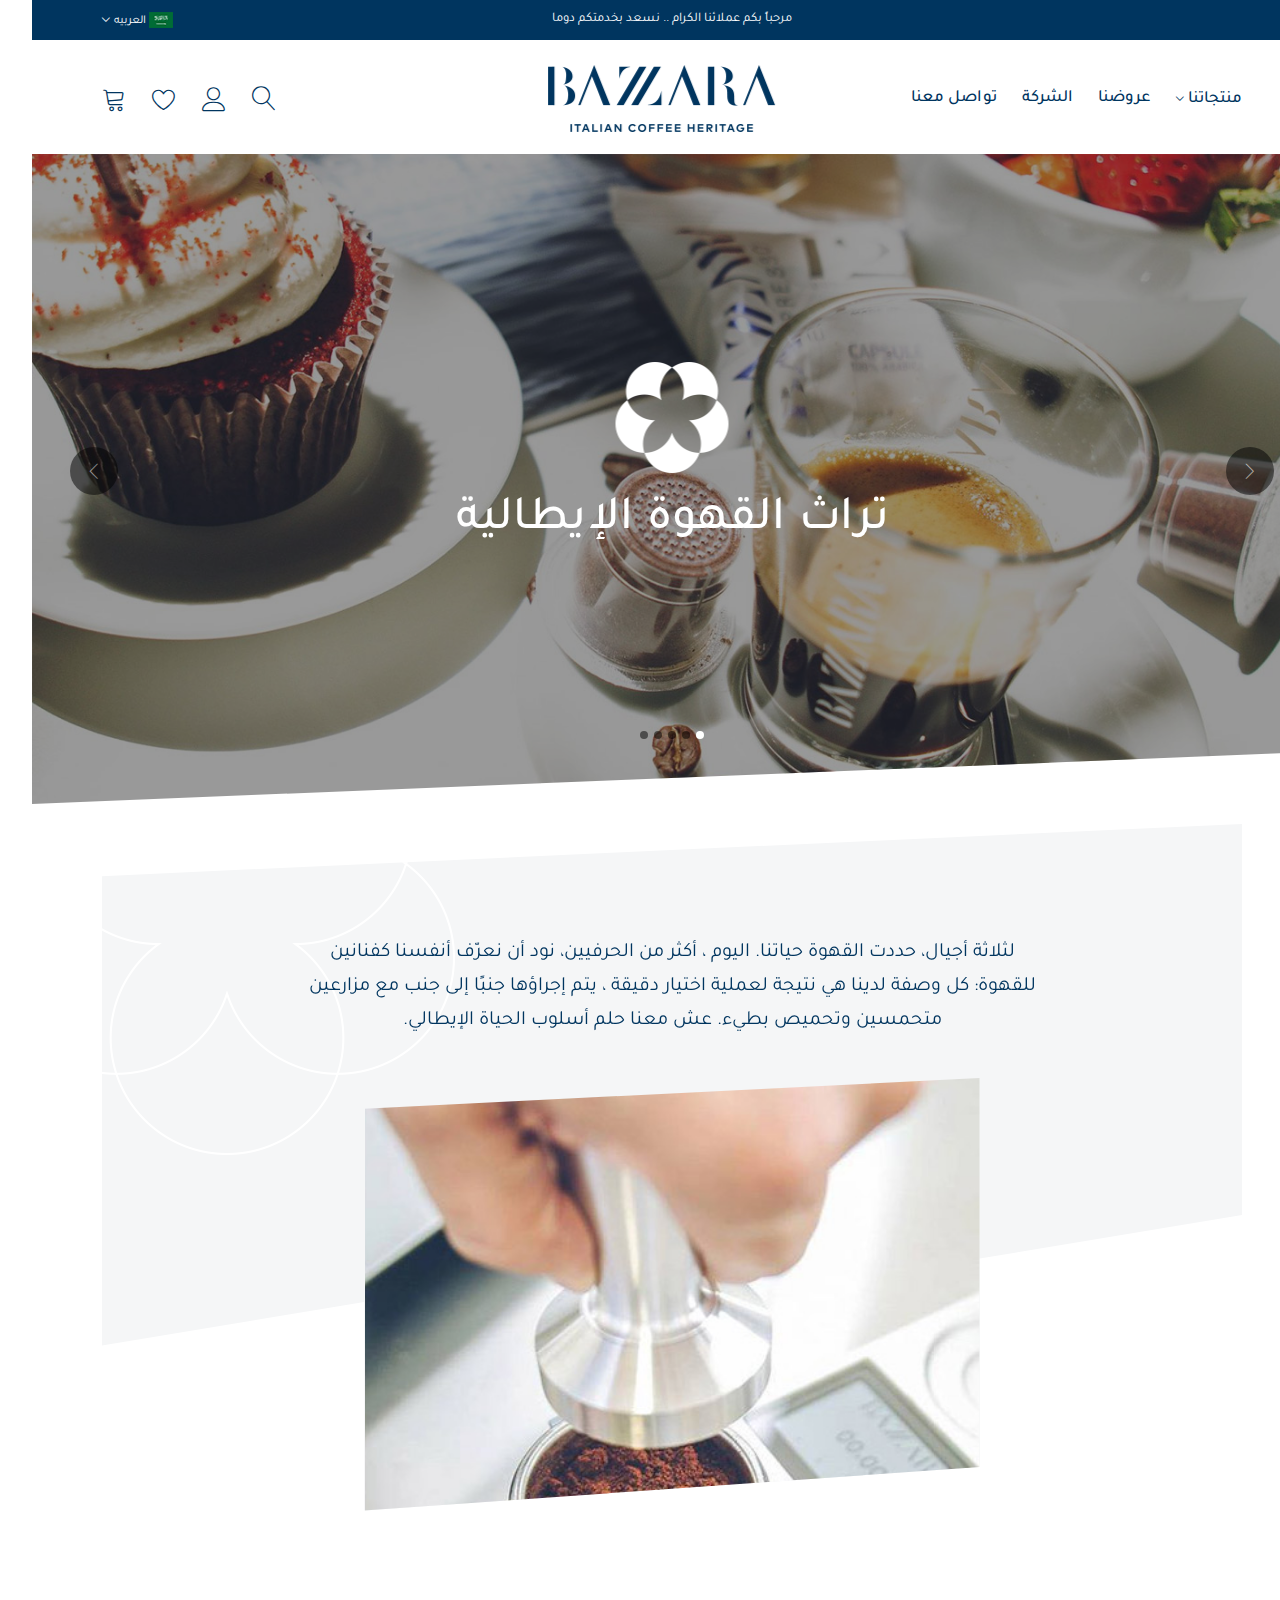
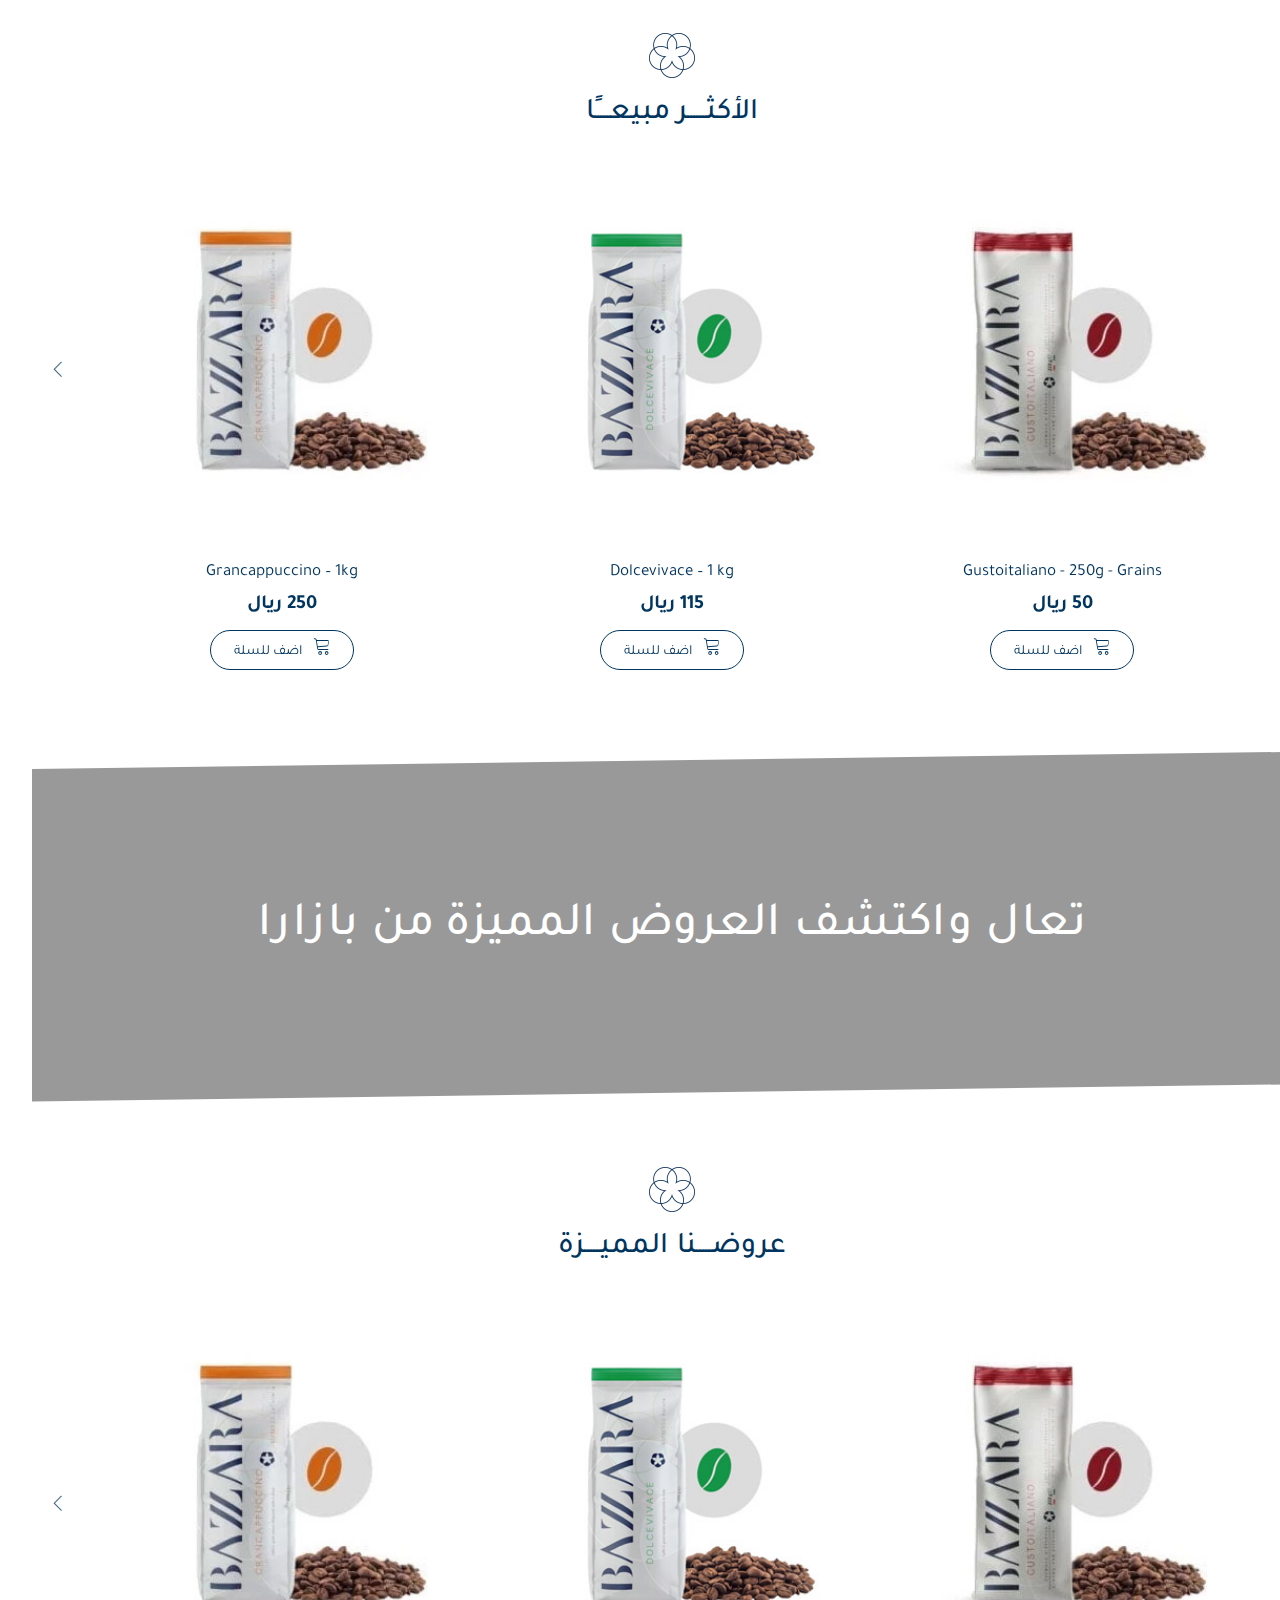
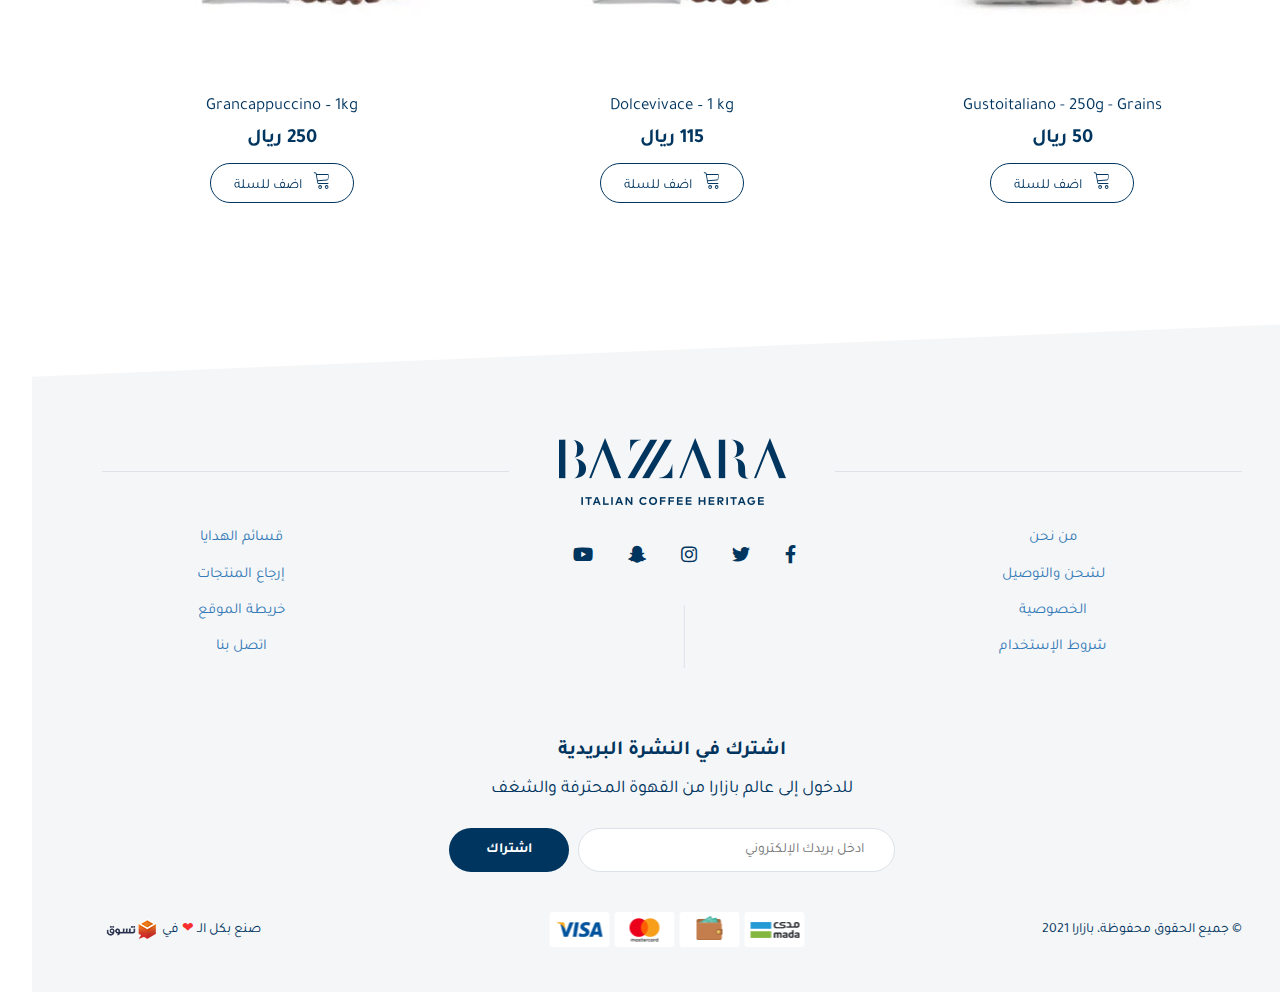
==== index-ar.html @ 539356a8 "modify css" ====
<!doctype html>
<html lang="ar" dir="rtl">

<head>
    <meta charset="utf-8">
    <meta http-equiv="X-UA-Compatible" content="IE=edge">
    <meta name="viewport" content="width=device-width, initial-scale=1">
    <title>BAZARA</title>
    <link rel="icon" href="images/fav.png" type="image/png">
    <link rel="stylesheet" href="css/all.min.css" />
    <link rel="stylesheet" href="css/fontawesome.min.css">
    <link rel="stylesheet" href="css/bootstrap.min.css" />
    <link rel="stylesheet" href="css/fonts.css">
    <link rel="stylesheet" href="css/animate.css">
    <link rel="stylesheet" href="css/Linearicons.css">
    <link rel="stylesheet" href="css/owl.carousel.min.css">
    <link rel="stylesheet" href="css/style.css">

</head>

<body>
    <!-- header section -->
    <header>
        <div class="first-header">
            <div class="container">
                <div class="header-info">
                    <div class="empty-div"></div>
                    <a href="#"><span class="first-span">مرحباً بكم عملائنا الكرام .. نسعد بخدمتكم دوما</span></a> 
                    <div class="lang-section">
                        <img src="images/lang.png" alt="lang-img">
                        <div class="dropdown">
                            <span class="lang-word chevron-down">العربيه</span>
                            <div class="dropdown-content">
                                <a class="cat-drop" href="index-ar.html">العربيه</a>
                                <a class="cat-drop" href="index.html">English</a>
                            </div>
                        </div>
                    </div>
                </div>
            </div>
        </div>
        <div class="top-header">
            <div class="container">
                <div class="nav-header">
                    <div class="navgition">
                        <div class="nav-head">
                            <div class="first-head">
                                <a class="fixall close-btn">
                                    <span class="lnr lnr-cross"></span>
                                </a>
                                <img src="images/logo.png" alt="img-logo">
                                <div class="empty-div"></div>
                            </div>
                            <div class="search-mob">
                                <input type="text" class="search-input" placeholder="ابحث">
                                <button class="click-search"><span class="lnr lnr-magnifier"></span></button>
                            </div>
                        </div>
                        <ul class="big-menu list-unstyled">
                            <li class="cat-li hide-big">
                                <a class="cat-anchor fixall" href="#">
                                    الرئيسية
                                </a>
                            </li>
                            <li class="cat-li dropdown hide-big">
                                <a class="lang-word chevron-down cat-anchor">حسابى</a>
                                <div class="dropdown-content">
                                    <a class="cat-drop" href="#">تسجيل دخول</a>
                                    <a class="cat-drop" href="#">حساب جديد</a>
                                </div>   
                            </li>
                            <li class="cat-li dropdown">
                                <a class="lang-word chevron-down cat-anchor">منتجاتنا</a>
                                <div class="dropdown-content">
                                    <a class="cat-drop" href="#">Moka Moka</a>
                                    <a class="cat-drop" href="#">Moka Moka</a>
                                    <a class="cat-drop" href="#">Moka Moka</a>
                                    <a class="cat-drop" href="#">Moka Moka</a>
                                </div>   
                            </li>
                            <li class="cat-li">
                                <a class="cat-anchor fixall" href="#">
                                    عروضنا
                                </a>
                            </li>
                            <li class="cat-li">
                                <a class="cat-anchor fixall" href="#">
                                    الشركة
                                </a>
                            </li>
                            <li class="cat-li">
                                <a class="cat-anchor fixall" href="#">
                                    تواصل معنا
                                </a>
                            </li>
                            <li class="cat-li">
                                <div class="lang-section">
                                    <img src="images/lang.png" alt="lang-img">
                                    <div class="dropdown">
                                        <span class="lang-word chevron-down">العربيه</span>
                                        <div class="dropdown-content">
                                            <a class="cat-drop" href="index-ar.html">العربيه</a>
                                            <a class="cat-drop" href="index.html">English</a>
                                        </div>
                                    </div>
                                </div>
                            </li>  
                        </ul>
                    </div>
                    <div class="show-icons">
                        <a class="menu-bars fixall" id="menu-id" href="#!">
                            <span class="lnr lnr-menu"></span>
                        </a>
                        <div class="search-rool">
                            <div class="search">
                              <span class="search-icon open-search"></span>
                            </div>
                            <div class="search-box">
                              <div class="search-bar">
                                <input type="text" class="search-input" placeholder="ابحث">
                                <button class="click-search"><span class="lnr lnr-magnifier"></span></button>
                              </div>
                            </div>
                            <div class="menu">
                              <span class="menu-icon open-menu"></span>
                            </div>
                        </div>
                    </div>
                    <figure class="img-logo">
                        <a href="#"><img src="images/logo.png" class="img-fluid"></a>
                    </figure>
                    <div class="header-icons">
                        <div class="search-rool">
                            <div class="search">
                              <span class="search-icon open-search"></span>
                            </div>
                            <div class="search-box">
                              <div class="search-bar">
                                <input type="text" class="search-input" placeholder="ابحث">
                                <button class="click-search"><span class="lnr lnr-magnifier"></span></button>
                              </div>
                            </div>
                            <div class="menu">
                              <span class="menu-icon open-menu"></span>
                            </div>
                        </div>
                        <div class="dropdown cat-anchor user-to">
                            <div class=" add-to">
                                <span class="lnr lnr-user"></span>
                            <div class="dropdown-content">
                                <a class="cat-drop" href="#">تسجيل دخول</a>
                                <a class="cat-drop" href="#">حساب جديد</a>
                            </div>
                            </div>
                               
                        </div> 
                        <a role="button" type="button" title="" class="add-to wish-to">
                            <span class="lnr lnr-heart"></span>
                        </a>   
                        <a role="button" type="button" title="" class="add-to">
                            <span class="lnr lnr-cart"></span>
                        </a>
                    </div>
                </div>
            </div>
        </div> 
    </header>
    <!-- header section     -->
    <!-- main section -->
    <main class="main-slider">
        <div class="owl-carousel">
            <div class="main-item">
                <a href="#" class="slider-link"><img src="images/slider-img.jpg" class="back-img" class="main-img"></a>
                <div class="slider-info">
                    <a href="#">
                        <img src="images/slider-logo.png" class="slider-logo" alt="slider-logo">
                        <h2 class="slider-h">تراث القهوة الإيطالية</h2>
                    </a>
                </div>
            </div>
            <div class="main-item">
                <a href="#" class="slider-link"><img src="images/slider-img.jpg" class="back-img" class="main-img"></a>
                <div class="slider-info">
                    <a href="#">
                        <img src="images/slider-logo.png" class="slider-logo" alt="slider-logo">
                        <h2 class="slider-h">تراث القهوة الإيطالية</h2>
                    </a>
                </div>
            </div>
            <div class="main-item">
                <a href="#" class="slider-link"><img src="images/slider-img.jpg" class="back-img" class="main-img"></a>
                <div class="slider-info">
                    <a href="#">
                        <img src="images/slider-logo.png" class="slider-logo" alt="slider-logo">
                        <h2 class="slider-h">تراث القهوة الإيطالية</h2>
                    </a>
                </div>
            </div>
            <div class="main-item">
                <a href="#" class="slider-link"><img src="images/slider-img.jpg" class="back-img" class="main-img"></a>
                <div class="slider-info">
                    <a href="#">
                        <img src="images/slider-logo.png" class="slider-logo" alt="slider-logo">
                        <h2 class="slider-h">تراث القهوة الإيطالية</h2>
                    </a>
                </div>
            </div>
            <div class="main-item">
                <a href="#" class="slider-link"><img src="images/slider-img.jpg" class="back-img" class="main-img"></a>
                <div class="slider-info">
                    <a href="#">
                        <img src="images/slider-logo.png" class="slider-logo" alt="slider-logo">
                        <h2 class="slider-h">تراث القهوة الإيطالية</h2>
                    </a>
                </div>
            </div>
        </div>
    </main>
    <!-- main section -->
    <!-- section image-details -->
    <div class="section-details">
        <div class="container">
            <div class="details-box">
                <span class="details-span">
                    لثلاثة أجيال، حددت القهوة حياتنا. اليوم
                    ، أكثر من الحرفيين، نود أن نعرّف أنفسنا كفنانين للقهوة: كل وصفة لدينا هي نتيجة لعملية اختيار دقيقة
                    ، يتم إجراؤها جنبًا إلى جنب مع مزارعين متحمسين وتحميص بطيء. عش معنا حلم أسلوب الحياة الإيطالي.
                </span>
                <div class="image-details">
                    <img src="images/coffe-img.jpg" class="thumbnailll" alt="image">
                </div>
            </div>
        </div>
    </div>
    <!-- section image-details -->
    <!-- section product slider 1-->
    <div class="product-slider">
        <div class="container">
          <div class="product-image"><img src="images/product-logo.png" alt="product-logo"></div>  
          <h3 class="product-head">الأكثــــــر مبيعـــــًا</h3>
          <div class="owl-carousel owl-theme">
                <div class="item">
                    <div class="item-cont">
                        <div class="item-img-box">
                            <a href="#!"><img src="images/product-1.jpg" class="item-img"></a>
                        </div>
                        <div class="item-content">
                            <a class="item-name" href="#!">Gustoitaliano - 250g - Grains</a>
                            <div class="price-box">
                                <span class="first-price">50 ريال</span>
                            </div>
                        </div>
                        <div class="item-submit">
                            <button class="item-button">
                                <span class="lnr lnr-cart btn-cart"></span><span> اضف للسلة</span>
                            </button>
                        </div>
                    </div>
                </div>
                <div class="item">
                    <div class="item-cont">
                        <div class="item-img-box">
                            <a href="#!"><img src="images/product-2.jpg" class="item-img"></a>
                        </div>
                        <div class="item-content">
                            <a class="item-name" href="#!">Dolcevivace – 1 kg</a>
                            <div class="price-box">
                                <span class="first-price">115 ريال</span>
                            </div>
                        </div>
                        <div class="item-submit">
                            <button class="item-button">
                                <span class="lnr lnr-cart btn-cart"></span><span> اضف للسلة</span>
                            </button>
                        </div>
                    </div>
                </div>
                <div class="item">
                    <div class="item-cont">
                        <div class="item-img-box">
                            <a href="#!"><img src="images/product-3.jpg" class="item-img"></a>
                        </div>
                        <div class="item-content">
                            <a class="item-name" href="#!">Grancappuccino – 1kg</a>
                            <div class="price-box">
                                <span class="first-price">250 ريال</span>
                            </div>
                        </div>
                        <div class="item-submit">
                            <button class="item-button">
                                <span class="lnr lnr-cart btn-cart"></span><span> اضف للسلة</span>
                            </button>
                        </div>
                    </div>
                </div>
                <div class="item">
                    <div class="item-cont">
                        <div class="item-img-box">
                            <a href="#!"><img src="images/product-1.jpg" class="item-img"></a>
                        </div>
                        <div class="item-content">
                            <a class="item-name" href="#!">Gustoitaliano - 250g - Grains</a>
                            <div class="price-box">
                                <span class="first-price">250 ريال</span>
                            </div>
                        </div>
                        <div class="item-submit">
                            <button class="item-button">
                                <span class="lnr lnr-cart btn-cart"></span><span> اضف للسلة</span>
                            </button>
                        </div>
                    </div>
                </div>
          </div>
        </div>
    </div>
    <!-- section product slider 1-->
     
    <!-- big-image section -->
    <section>
        <div class="big-image">
            <a href="#"><h2 class="big-h">تعال واكتشف العروض المميزة من بازارا</h2></a>
        </div>       
    </section>
    <!-- big-image section -->  
    <!-- section product slider 2-->
    <div class="product-slider slider-two">
        <div class="container">
          <div class="product-image"><img src="images/product-logo.png" alt="product-logo"></div>  
          <h3 class="product-head">عروضـــــنا المميـــــزة</h3>
          <div class="owl-carousel owl-theme">
                <div class="item">
                    <div class="item-cont">
                        <div class="item-img-box">
                            <a href="#!"><img src="images/product-1.jpg" class="item-img"></a>
                        </div>
                        <div class="item-content">
                            <a class="item-name" href="#!">Gustoitaliano - 250g - Grains</a>
                            <div class="price-box">
                                <span class="first-price">50 ريال</span>
                            </div>
                        </div>
                        <div class="item-submit">
                            <button class="item-button">
                                <span class="lnr lnr-cart btn-cart"></span><span> اضف للسلة</span>
                            </button>
                        </div>
                    </div>
                </div>
                <div class="item">
                    <div class="item-cont">
                        <div class="item-img-box">
                            <a href="#!"><img src="images/product-2.jpg" class="item-img"></a>
                        </div>
                        <div class="item-content">
                            <a class="item-name" href="#!">Dolcevivace – 1 kg</a>
                            <div class="price-box">
                                <span class="first-price">115 ريال</span>
                            </div>
                        </div>
                        <div class="item-submit">
                            <button class="item-button">
                                <span class="lnr lnr-cart btn-cart"></span><span> اضف للسلة</span>
                            </button>
                        </div>
                    </div>
                </div>
                <div class="item">
                    <div class="item-cont">
                        <div class="item-img-box">
                            <a href="#!"><img src="images/product-3.jpg" class="item-img"></a>
                        </div>
                        <div class="item-content">
                            <a class="item-name" href="#!">Grancappuccino – 1kg</a>
                            <div class="price-box">
                                <span class="first-price">250 ريال</span>
                            </div>
                        </div>
                        <div class="item-submit">
                            <button class="item-button">
                                <span class="lnr lnr-cart btn-cart"></span><span> اضف للسلة</span>
                            </button>
                        </div>
                    </div>
                </div>
                <div class="item">
                    <div class="item-cont">
                        <div class="item-img-box">
                            <a href="#!"><img src="images/product-1.jpg" class="item-img"></a>
                        </div>
                        <div class="item-content">
                            <a class="item-name" href="#!">Gustoitaliano - 250g - Grains</a>
                            <div class="price-box">
                                <span class="first-price">250 ريال</span>
                            </div>
                        </div>
                        <div class="item-submit">
                            <button class="item-button">
                                <span class="lnr lnr-cart btn-cart"></span><span> اضف للسلة</span>
                            </button>
                        </div>
                    </div>
                </div>
          </div>
        </div>
    </div>
    <!-- section product slider 2-->     
    <!-- footer section -->
    <footer>
        <div class="container">
            <div class="first-footer">
                <img src="images/logo.png" alt="footer-logo" class="img-fluid">
            </div>  
            <div class="second-footer">
                <div class="nav-foot-cont first-order">
                    <ul class="nav-foot list-unstyled">
                        <li class="nav-foot-li">
                            <a href="#" class="nav-foot-link">من نحن</a>
                        </li>
                        <li class="nav-foot-li">
                            <a href="#" class="nav-foot-link">لشحن والتوصيل</a>
                        </li>
                        <li class="nav-foot-li">
                            <a href="#" class="nav-foot-link">الخصوصية</a>
                        </li>
                        <li class="nav-foot-li">
                            <a href="#" class="nav-foot-link">شروط الإستخدام</a>
                        </li>
                    </ul>
                </div>
                <div class="social">
                    <a href="#" class="social-link">
                        <i class="fab fa-facebook-f"></i>
                    </a>
                    <a href="#" class="social-link">
                        <i class="fab fa-twitter"></i>
                    </a>
                    <a href="#" class="social-link">
                        <i class="fab fa-instagram"></i>
                    </a>
                    <a href="#" class="social-link">
                        <i class="fab fa-snapchat-ghost"></i>
                    </a>
                    <a href="#" class="social-link">
                        <i class="fab fa-youtube"></i>
                    </a>
                </div>
                <div class="nav-foot-cont second-order">
                    <ul class="nav-foot list-unstyled">
                        <li class="nav-foot-li">
                            <a href="#" class="nav-foot-link">قسائم الهدايا</a>
                        </li>
                        <li class="nav-foot-li">
                            <a href="#" class="nav-foot-link">إرجاع المنتجات</a>
                        </li>
                        <li class="nav-foot-li">
                            <a href="#" class="nav-foot-link">خريطة الموقع</a>
                        </li>
                        <li class="nav-foot-li">
                            <a href="#" class="nav-foot-link fixall">اتصل بنا</a>
                        </li>
                    </ul>
                </div>
            </div>
            <div class="newsletter">
                <h3 class="news-h">اشترك في النشرة البريدية</h3>
                <span class="news-p">للدخول إلى عالم بازارا من القهوة المحترفة والشغف</span>
                <form action="">
                    <input type="email" name="txtemail" value="" class="newsletter-input"placeholder="ادخل بريدك الإلكتروني">
                    <button type="submit" class="newsletter-button">اشتراك</button>
                </form>
            </div> 
            <div class="third-footer">
                <div class="copy-right"> © جميع الحقوق محفوظة، بازارا 2021 </div>
                <a href="#"><img src="images/pay-img.png" alt="pay-img"></a>
                <span class="design-text"><span>صنع بكل الـ <span class="red-heart">&#x2764;</span> في </span>
                    <a href="#"><img src="images/tasawk.png" class="taswak" alt="taswak"></a>
                </span>
            </div>  
        </div>
    </footer>            

    <!-- footer section -->
    <!-- overlay -->
    <div class="overlay-box"></div>
    <div class="overlay-box2"></div>
    <!-- overlay -->
    <script src="js/jquery-2.1.1.min.js"></script>
    <script src="js/bootstrap.min.js"></script>
    <script src="js/owl.carousel.min.js"></script>
    <script src="js/simpleParallax.js"></script>
    <script src="js/script.js"></script>

</body>

</html>
---- css/fonts.css ----
@font-face {
    font-family: "TajawalExtraLight";
    src: url("../webfonts/Tajawal/Tajawal-ExtraLight.woff2") format("woff2"), url("../webfonts/Tajawal/Tajawal-ExtraLight.woff") format("woff"), url("../webfonts/Tajawal/Tajawal-ExtraLight.ttf") format("truetype");
    font-weight: 200;
    font-style: normal;
}

@font-face {
    font-family: "TajawalLight";
    src: url("../webfonts/Tajawal/Tajawal-Light.woff2") format("woff2"), url("../webfonts/Tajawal/Tajawal-Light.woff") format("woff"), url("../webfonts/Tajawal/Tajawal-Light.ttf") format("truetype");
    font-weight: 300;
    font-style: normal;
}

@font-face {
    font-family: "TajawalRegular";
    src: url("../webfonts/Tajawal/Tajawal-Regular.woff2") format("woff2"), url("../webfonts/Tajawal/Tajawal-Regular.woff") format("woff"), url("../webfonts/Tajawal/Tajawal-Regular.ttf") format("truetype");
    font-weight: 400;
    font-style: normal;
}

@font-face {
    font-family: "TajawalMedium";
    src: url("../webfonts/Tajawal/Tajawal-Medium.woff2") format("woff2"), url("../webfonts/Tajawal/Tajawal-Medium.woff") format("woff"), url("../webfonts/Tajawal/Tajawal-Medium.ttf") format("truetype");
    font-weight: 500;
    font-style: normal;
}

@font-face {
    font-family: "TajawalBold";
    src: url("../webfonts/Tajawal/Tajawal-Bold.woff2") format("woff2"), url("../webfonts/Tajawal/Tajawal-Bold.woff") format("woff"), url("../webfonts/Tajawal/Tajawal-Bold.ttf") format("truetype");
    font-weight: 700;
    font-style: normal;
}

@font-face {
    font-family: "TajawalExtraBold";
    src: url("../webfonts/Tajawal/Tajawal-ExtraBold.woff2") format("woff2"), url("../webfonts/Tajawal/Tajawal-ExtraBold.woff") format("woff"), url("../webfonts/Tajawal/Tajawal-ExtraBold.ttf") format("truetype");
    font-weight: 800;
    font-style: normal;
}

@font-face {
    font-family: "TajawalBlack";
    src: url("../webfonts/Tajawal/Tajawal-Black.woff2") format("woff2"), url("../webfonts/Tajawal/Tajawal-Black.woff") format("woff"), url("../webfonts/Tajawal/Tajawal-Black.ttf") format("truetype");
    font-weight: 900;
    font-style: normal;
}
---- css/Linearicons.css ----
@font-face {
	font-family: 'Linearicons-Free';
	 src: url('../webfonts/Linearicons/Linearicons-Free.eot?w118d');
     src: url('../webfonts/Linearicons/Linearicons-Free.eot?#iefixw118d') format('embedded-opentype'),
          url('../webfonts/Linearicons/Linearicons-Free.woff2?w118d') format('woff2'),
          url('../webfonts/Linearicons/Linearicons-Free.woff?w118d') format('woff'), url('../webfonts/Linearicons/Linearicons-Free.ttf?w118d')             format('truetype'), 
          url('../webfonts/Linearicons/Linearicons-Free.svg?w118d#Linearicons-Free') format('svg');;
	font-weight: normal;
	font-style: normal;
}

.lnr {
	font-family: 'Linearicons-Free';
	speak: none;
	font-style: normal;
	font-weight: normal;
	font-variant: normal;
	text-transform: none;
	line-height: 1;

	/* Better Font Rendering =========== */
	-webkit-font-smoothing: antialiased;
	-moz-osx-font-smoothing: grayscale;
}

.lnr-home:before {
	content: "\e800";
}
.lnr-apartment:before {
	content: "\e801";
}
.lnr-pencil:before {
	content: "\e802";
}
.lnr-magic-wand:before {
	content: "\e803";
}
.lnr-drop:before {
	content: "\e804";
}
.lnr-lighter:before {
	content: "\e805";
}
.lnr-poop:before {
	content: "\e806";
}
.lnr-sun:before {
	content: "\e807";
}
.lnr-moon:before {
	content: "\e808";
}
.lnr-cloud:before {
	content: "\e809";
}
.lnr-cloud-upload:before {
	content: "\e80a";
}
.lnr-cloud-download:before {
	content: "\e80b";
}
.lnr-cloud-sync:before {
	content: "\e80c";
}
.lnr-cloud-check:before {
	content: "\e80d";
}
.lnr-database:before {
	content: "\e80e";
}
.lnr-lock:before {
	content: "\e80f";
}
.lnr-cog:before {
	content: "\e810";
}
.lnr-trash:before {
	content: "\e811";
}
.lnr-dice:before {
	content: "\e812";
}
.lnr-heart:before {
	content: "\e813";
}
.lnr-star:before {
	content: "\e814";
}
.lnr-star-half:before {
	content: "\e815";
}
.lnr-star-empty:before {
	content: "\e816";
}
.lnr-flag:before {
	content: "\e817";
}
.lnr-envelope:before {
	content: "\e818";
}
.lnr-paperclip:before {
	content: "\e819";
}
.lnr-inbox:before {
	content: "\e81a";
}
.lnr-eye:before {
	content: "\e81b";
}
.lnr-printer:before {
	content: "\e81c";
}
.lnr-file-empty:before {
	content: "\e81d";
}
.lnr-file-add:before {
	content: "\e81e";
}
.lnr-enter:before {
	content: "\e81f";
}
.lnr-exit:before {
	content: "\e820";
}
.lnr-graduation-hat:before {
	content: "\e821";
}
.lnr-license:before {
	content: "\e822";
}
.lnr-music-note:before {
	content: "\e823";
}
.lnr-film-play:before {
	content: "\e824";
}
.lnr-camera-video:before {
	content: "\e825";
}
.lnr-camera:before {
	content: "\e826";
}
.lnr-picture:before {
	content: "\e827";
}
.lnr-book:before {
	content: "\e828";
}
.lnr-bookmark:before {
	content: "\e829";
}
.lnr-user:before {
	content: "\e82a";
}
.lnr-users:before {
	content: "\e82b";
}
.lnr-shirt:before {
	content: "\e82c";
}
.lnr-store:before {
	content: "\e82d";
}
.lnr-cart:before {
	content: "\e82e";
}
.lnr-tag:before {
	content: "\e82f";
}
.lnr-phone-handset:before {
	content: "\e830";
}
.lnr-phone:before {
	content: "\e831";
}
.lnr-pushpin:before {
	content: "\e832";
}
.lnr-map-marker:before {
	content: "\e833";
}
.lnr-map:before {
	content: "\e834";
}
.lnr-location:before {
	content: "\e835";
}
.lnr-calendar-full:before {
	content: "\e836";
}
.lnr-keyboard:before {
	content: "\e837";
}
.lnr-spell-check:before {
	content: "\e838";
}
.lnr-screen:before {
	content: "\e839";
}
.lnr-smartphone:before {
	content: "\e83a";
}
.lnr-tablet:before {
	content: "\e83b";
}
.lnr-laptop:before {
	content: "\e83c";
}
.lnr-laptop-phone:before {
	content: "\e83d";
}
.lnr-power-switch:before {
	content: "\e83e";
}
.lnr-bubble:before {
	content: "\e83f";
}
.lnr-heart-pulse:before {
	content: "\e840";
}
.lnr-construction:before {
	content: "\e841";
}
.lnr-pie-chart:before {
	content: "\e842";
}
.lnr-chart-bars:before {
	content: "\e843";
}
.lnr-gift:before {
	content: "\e844";
}
.lnr-diamond:before {
	content: "\e845";
}
.lnr-linearicons:before {
	content: "\e846";
}
.lnr-dinner:before {
	content: "\e847";
}
.lnr-coffee-cup:before {
	content: "\e848";
}
.lnr-leaf:before {
	content: "\e849";
}
.lnr-paw:before {
	content: "\e84a";
}
.lnr-rocket:before {
	content: "\e84b";
}
.lnr-briefcase:before {
	content: "\e84c";
}
.lnr-bus:before {
	content: "\e84d";
}
.lnr-car:before {
	content: "\e84e";
}
.lnr-train:before {
	content: "\e84f";
}
.lnr-bicycle:before {
	content: "\e850";
}
.lnr-wheelchair:before {
	content: "\e851";
}
.lnr-select:before {
	content: "\e852";
}
.lnr-earth:before {
	content: "\e853";
}
.lnr-smile:before {
	content: "\e854";
}
.lnr-sad:before {
	content: "\e855";
}
.lnr-neutral:before {
	content: "\e856";
}
.lnr-mustache:before {
	content: "\e857";
}
.lnr-alarm:before {
	content: "\e858";
}
.lnr-bullhorn:before {
	content: "\e859";
}
.lnr-volume-high:before {
	content: "\e85a";
}
.lnr-volume-medium:before {
	content: "\e85b";
}
.lnr-volume-low:before {
	content: "\e85c";
}
.lnr-volume:before {
	content: "\e85d";
}
.lnr-mic:before {
	content: "\e85e";
}
.lnr-hourglass:before {
	content: "\e85f";
}
.lnr-undo:before {
	content: "\e860";
}
.lnr-redo:before {
	content: "\e861";
}
.lnr-sync:before {
	content: "\e862";
}
.lnr-history:before {
	content: "\e863";
}
.lnr-clock:before {
	content: "\e864";
}
.lnr-download:before {
	content: "\e865";
}
.lnr-upload:before {
	content: "\e866";
}
.lnr-enter-down:before {
	content: "\e867";
}
.lnr-exit-up:before {
	content: "\e868";
}
.lnr-bug:before {
	content: "\e869";
}
.lnr-code:before {
	content: "\e86a";
}
.lnr-link:before {
	content: "\e86b";
}
.lnr-unlink:before {
	content: "\e86c";
}
.lnr-thumbs-up:before {
	content: "\e86d";
}
.lnr-thumbs-down:before {
	content: "\e86e";
}
.lnr-magnifier:before {
	content: "\e86f";
}
.lnr-cross:before {
	content: "\e870";
}
.lnr-menu:before {
	content: "\e871";
}
.lnr-list:before {
	content: "\e872";
}
.lnr-chevron-up:before {
	content: "\e873";
}
.lnr-chevron-down:before {
	content: "\e874";
}
.lnr-chevron-left:before {
	content: "\e875";
}
.lnr-chevron-right:before {
	content: "\e876";
}
.lnr-arrow-up:before {
	content: "\e877";
}
.lnr-arrow-down:before {
	content: "\e878";
}
.lnr-arrow-left:before {
	content: "\e879";
}
.lnr-arrow-right:before {
	content: "\e87a";
}
.lnr-move:before {
	content: "\e87b";
}
.lnr-warning:before {
	content: "\e87c";
}
.lnr-question-circle:before {
	content: "\e87d";
}
.lnr-menu-circle:before {
	content: "\e87e";
}
.lnr-checkmark-circle:before {
	content: "\e87f";
}
.lnr-cross-circle:before {
	content: "\e880";
}
.lnr-plus-circle:before {
	content: "\e881";
}
.lnr-circle-minus:before {
	content: "\e882";
}
.lnr-arrow-up-circle:before {
	content: "\e883";
}
.lnr-arrow-down-circle:before {
	content: "\e884";
}
.lnr-arrow-left-circle:before {
	content: "\e885";
}
.lnr-arrow-right-circle:before {
	content: "\e886";
}
.lnr-chevron-up-circle:before {
	content: "\e887";
}
.lnr-chevron-down-circle:before {
	content: "\e888";
}
.lnr-chevron-left-circle:before {
	content: "\e889";
}
.lnr-chevron-right-circle:before {
	content: "\e88a";
}
.lnr-crop:before {
	content: "\e88b";
}
.lnr-frame-expand:before {
	content: "\e88c";
}
.lnr-frame-contract:before {
	content: "\e88d";
}
.lnr-layers:before {
	content: "\e88e";
}
.lnr-funnel:before {
	content: "\e88f";
}
.lnr-text-format:before {
	content: "\e890";
}
.lnr-text-format-remove:before {
	content: "\e891";
}
.lnr-text-size:before {
	content: "\e892";
}
.lnr-bold:before {
	content: "\e893";
}
.lnr-italic:before {
	content: "\e894";
}
.lnr-underline:before {
	content: "\e895";
}
.lnr-strikethrough:before {
	content: "\e896";
}
.lnr-highlight:before {
	content: "\e897";
}
.lnr-text-align-left:before {
	content: "\e898";
}
.lnr-text-align-center:before {
	content: "\e899";
}
.lnr-text-align-right:before {
	content: "\e89a";
}
.lnr-text-align-justify:before {
	content: "\e89b";
}
.lnr-line-spacing:before {
	content: "\e89c";
}
.lnr-indent-increase:before {
	content: "\e89d";
}
.lnr-indent-decrease:before {
	content: "\e89e";
}
.lnr-pilcrow:before {
	content: "\e89f";
}
.lnr-direction-ltr:before {
	content: "\e8a0";
}
.lnr-direction-rtl:before {
	content: "\e8a1";
}
.lnr-page-break:before {
	content: "\e8a2";
}
.lnr-sort-alpha-asc:before {
	content: "\e8a3";
}
.lnr-sort-amount-asc:before {
	content: "\e8a4";
}
.lnr-hand:before {
	content: "\e8a5";
}
.lnr-pointer-up:before {
	content: "\e8a6";
}
.lnr-pointer-right:before {
	content: "\e8a7";
}
.lnr-pointer-down:before {
	content: "\e8a8";
}
.lnr-pointer-left:before {
	content: "\e8a9";
}
---- css/style.css ----
body {
    font-family: 'Work Sans', sans-serif;
    box-sizing: border-box;
    margin: 0;
    padding: 0;
    background-color: #ffffff;
}
.overflow{
    overflow: hidden;
}

/*style scroll bar*/
/* width */
::-webkit-scrollbar {
    width: 6px;
  }
  
  /* Track */
  ::-webkit-scrollbar-track {
    background: #fff; 
  }
   
  /* Handle */
  ::-webkit-scrollbar-thumb {
    background: #00355f; 
  }
  
  /* Handle on hover */
  ::-webkit-scrollbar-thumb:hover {
    background: #000; 
  }

.fixall{
    text-decoration: none;
    margin: 0;
    padding: 0;
    outline: none;
    border: none;
}
/*                          header section                     */

.first-header{
    background-color: #00355f;
}

.header-info{
    display: flex;
    align-items: center;
    justify-content: space-between;
}
.empty-div{
    flex: 1;
}
.header-info a{
    text-decoration: none;
    font-family: "TajawalRegular";
    font-size: 13px;
    color: #fff;
    flex: 1;
    transition: all 0.3s ease-in-out;
    text-align: center;
}
.header-info a:hover{
    color: #f5f6f7;/*hover*/
}
.header-info .lang-section{
    color: #fff;
    flex: 1;
    text-align: end;
    font-family: "TajawalRegular";
    font-size: 12px;
}
/*                          dropdown                            */
.dropdown {
    position: relative;
    display: inline-block;
    transition: all 0.3s ease-in-out;
}
  
  /* Dropdown Content (Hidden by Default) */
.dropdown-content {
    /* display: none; */
    visibility: hidden;
    opacity: 0;
    position: absolute;
    background-color: #fff;
    color: #616161;
    text-align: center;
    min-width: 120px;
    box-shadow: 0px 0px 15px 0px rgba(0,0,0,0.1);
    border-radius: 5px;
    z-index: 5;
    left: 50%;
    transform: translateX(-50%);
    padding: 4px 0 4px;
    transition: all 0.3s ease-in-out;
}

.dropdown-content::before {
    content: '';
    display: block;
    width: 0;
    height: 0;
    border-left: 8px solid transparent;
    border-right: 8px solid transparent;
    border-bottom: 8px solid #fff;
    position: absolute;
    top: -8px;
    left: 50%;
    transform: translateX(-50%);
    transition: 0.3s;
    opacity: 1;
}  
  
/* Links inside the dropdown */
.dropdown-content a {
    color: #616161;
    padding: 4px 0 4px;
    text-decoration: none;
    display: block;
    font-family: "TajawalMedium";
    font-size: 13px;   
    transition: all .3s ease-in-out;
}  
.dropdown-content a:hover{
    color: #286090;/*hover*/
} 


  /* Show the dropdown menu on hover */
.dropdown:hover .dropdown-content {
    /* display: block; */
    visibility: visible;
    opacity: 1;    
}
.chevron-down{
    line-height: 38px;/*also height of div*/
    cursor: pointer;
    transition: all 0.3s ease-in-out;
}

.lang-section .chevron-down::after {
    content: "\e874";
    font-family: "Linearicons-Free";
    font-size: 8px;
    margin-left: 4px;
    font-weight: bold;
}
html[dir=rtl] .lang-section .chevron-down::after{
    margin-left: 0px;
    margin-right: 4px;
}

.lang-section .chevron-down:hover {
    color: #fff;
}
/*                          dropdown                            */
/*top header*/
.top-header a{
    text-decoration: none;
}
.show-icons{
    display: none;
}
.hide-big{
    display: none;
}
.nav-header{
    display: flex;
    justify-content: space-between;
    align-items: center;
    padding: 25px 0 22px;
    transition: all 0.3s ease-in-out;
}
.nav-header li .cat-anchor{
    color: #00355f;
    font-size: 17px;
    font-family: "TajawalMedium";
    transition: all 0.3s ease-in-out;
}

.nav-header li .cat-anchor:hover{
    color: #286090;/*hover*/
}
.nav-header li{
    margin-right: 25px;
}
html[dir=rtl] .nav-header li{
    margin-right: 0;
    margin-left: 25px;
}
.nav-header li:nth-of-type(6){
    margin-right: 0;
}
html[dir=rtl] .nav-header li:nth-of-type(6){
    margin-left: 0;
}
.nav-header li:last-of-type{
    margin-right: 0;
}
html[dir=rtl] .nav-header li:last-of-type{
    margin-left: 0;
}
.nav-header .chevron-down::after {
    content: "\e874";
    font-family: "Linearicons-Free";
    font-size: 8px;
    margin-left: 4px;
    font-weight: bold;
    transition: all .3s ease-in-out;
}
html[dir=rtl] .nav-header .chevron-down::after{
    margin-left: 0;
    margin-right: 4px;
}
.nav-header .chevron-down:hover {
    color: #292a5e;
}
.nav-header .big-menu{
    display: flex;
    align-items: center;
    justify-content: space-between;
    margin: 0;
    padding: 0;
}
.nav-header figure{
    margin: 0;
    transform: translateX(-30%);
}
.nav-header figure img{
    width: 100%;
}
html[dir=rtl] .nav-header figure{
    transform: translateX(30%);
}
.nav-head {
    height: 38px;
    background-color: #00355f;
    width: 100%;
    display: none;
    align-items: center;
    justify-content: space-between;
    padding: 0 15px;
}

/*search icon*/
.top-header .search-rool {
    display: flex;
    justify-content: center;
    position: relative;
    text-align: center;
    align-items: center;
    color: #000;
    font-size: 16px;
    font-family: "TajawalMedium";
}
.top-header .search-rool:hover{
    color: #5c3385;
}
.search-rool .search {
    display: flex;
    flex-direction: row;
    justify-content: flex-start;
    align-items: center;
    cursor: pointer;
}

.search-rool .menu {
    margin-left: 20px;
    display: none;
}

.menu .menu-icon {
    font-size: 30px;
    color: rgba(0, 0, 0, 0.6);
    transition: all 0.4s ease-in-out;
}

.menu .menu-icon:hover {
    color: #5c3385;
}

.search .search-icon {
    width: 24px;/*to make span fixed size for two icons search and close*/
    font-size: 24px;
    color: #00355f;
    display: flex;
    align-items: center;
    transition: all 0.3s ease-in-out;
}
html[dir=rtl] .search .search-icon{
    margin-right: 0;
    margin-left: 0px;
}

.top-header .search-rool:hover .search-icon  {
    color: #286090;/*hover*/
}

.search-box {
    position: absolute;
    top: -1500px;
    left: auto;
    width: 380px;
    height: 80px;
    /* background-color: #fff; */
    display: flex;
    flex-direction: column;
    justify-content: center;
    transition: all 0.4s ease-in-out;
    z-index: 99999;
}

.search-box .search-bar {
    width: calc(100% - 10%);
    display: flex;
    flex-direction: row;
    margin-left: 0;
    margin-right: auto;
    position: relative;
}

.search-bar .search-input {
    width: 100%;
    height: 45px;
    padding-left: 30px;
    border-radius: 22px;
    font-size: 16px;
    font-family: "TajawalRegular";
    color: #000;
    outline: none;
    border: 1px solid #00355f;
    transition: all 0.3s ease-in-out;
}
html[dir=rtl] .search-bar .search-input{
    padding-left: 0;
    padding-right: 30px;
}

.search-bar .search-input::placeholder {
    font-size: 14px;
    font-family: "TajawalRegular";
    color: #757575;
}

.search-bar .search-input:focus {
    border: 1px solid #292a5e;
}

.search-bar .click-search {
    position: absolute;
    top: 14px;
    right: 25px;
    background-color: transparent;
    border: none;
    outline: none;
    font-size: 16px;
    color: #B7B7B7;
    transition: all 0.4s ease-in-out;
}
html[dir=rtl] .search-bar .click-search{
    right: auto;
    left: 25px;
}

.search-bar .click-search:hover {
    color: rgba(0, 0, 0, 0.6);
}

.open-search::after {
    content: "";
    font-family: "Linearicons-Free";
}

.close-search::after {
    content: "";
    font-family: "Linearicons-Free";
}

.search-open {
    top: 45px;
}

.top-header .icons a{
    text-decoration: none;
    color: #000000;
    font-size: 16px;
    font-family: "Linearicons-Free";
    transition: all 0.4s ease-in-out;
}
/*search icon*/
.top-header .header-icons{
    display: flex;
    align-items: center;
}
.dropdown .add-to{
    cursor: pointer;
}
.top-header .add-to{
    display: flex;
    justify-content: center;
    align-items: center;
    margin-left: 26px;
    transition: all 0.3s ease-in-out;
}
html[dir=rtl] .top-header .add-to{
    margin-left: 0px;
    margin-right: 26px;
}
.top-header .add-to .lnr{
    font-size: 24px;
    color: #00355f;
    transition: all 0.3s ease-in-out;
}
.top-header .add-to:hover .lnr,
.top-header .add-to:hover{
    color: #286090;/*hover*/
}

.add-to .dropdown-content{
    top: 35px;
    left: 50%;
    transform: translateX(-40%);
    transition: all 0.3s ease-in-out;
}
html[dir=rtl] .add-to .dropdown-content{
    left: 40%;
}
.top-header .lang-section{
    display: none;
}
.menu-bars{
    display: none;
}
.cat-drop{
    color: #616161;
    transition: all 0.3s ease-in-out;
}
.cat-drop:hover{
    color: #5c3385;
}



/*                          header section                     */

/************************ Main Slider Section Start *******************/

.main-slider{
    margin-bottom: 20px;
}
.main-slider .main-item {
    width: 100%;
    clip-path: polygon(100% 0, 100% 92%, 0 100%, 0 0);
    max-height: 650px;
}

.main-item .main-link {
    position: relative;
    display: block;
}

.main-item .main-link::before {
    content: "";
    position: absolute;
    top: 0;
    left: 0;
    width: 100%;
    height: 100%;
    z-index: 2;
    border: 90px solid rgba(255, 255, 255, 0);
    transition: all 0.4s ease-in-out;
}

.main-item .main-link:hover::before {
    border: 0px solid rgba(255, 255, 255, 0.7);
}

.main-slider .owl-carousel .owl-item .back-img{
    min-height: 485px;
    object-fit: cover;
}

.main-item .main-img .back-img{
    width: 100%;
}

.main-slider .owl-carousel .owl-nav .owl-prev,
.main-slider .owl-carousel .owl-nav .owl-next {
    margin: 0px;
    border-radius: 50%;
    width: 48px;
    height: 48px;
    outline: 0px;
    border: none;
    background-color: #000;
    line-height: 3.3;
    opacity: .5;
    color: #fff;
    text-align: center;
    font-size: 16px;
    transition: all 0.4s ease-in-out;
}
.main-slider .owl-carousel i{
    font-weight: bold;
}

.main-slider .owl-carousel .owl-nav .owl-prev:hover,
.main-slider .owl-carousel .owl-nav .owl-next:hover {
    color: #00355f;
    background-color: #fff;
    opacity: 1;
}

.main-slider .owl-carousel .owl-nav .owl-prev {
    position: absolute;
    top: 45%;
    right: 38px;
}
.main-slider .owl-carousel .owl-nav .owl-next {
    position: absolute;
    top: 45%;
    left: 38px;
}
.main-slider .owl-carousel .owl-dots {
    position: absolute;
    left: 50%;
    bottom: 60px;
    transform: translateX(-50%);
    transition: all 0.4s ease-in-out;
}

.main-slider .owl-carousel button.owl-dot {
    background-color: #000;
    opacity: 0.5;
    height: 8px;
    width: 8px;
    border-radius: 4px;
    margin: 3px;
    outline: 0;
}
.main-slider .owl-carousel button.owl-dot.active{
    background-color: #fff;
    opacity: 1;
}

.main-slider .owl-carousel button.owl-dot span {
    background-color: rgba(0, 0, 0, 0.5);
    width: 100%;
    height: 100%;
    margin: 0;
    border-radius: 0;
    transition: all 0.4s ease-in-out;
}

.main-slider .owl-carousel .owl-dots .owl-dot:hover span {
    background-color: #fff;
}

.main-slider .owl-carousel .owl-dots .owl-dot.active span {
    background-color: #fff;
}
.main-slider a{text-decoration: none;}

.main-slider .slider-link::after{
    content: "";
    position: absolute;
    top: 0;
    left: 0;
    right: 0;
    bottom: 0;
    background-color: rgb(0, 0, 0);
    opacity: 0.4;
    z-index: 2;
}
.main-slider .slider-info{
    position: absolute;
    top: 32%;
    left: 50%;
    transform: translateX(-50%);
    z-index: 3;
}
.main-slider .owl-carousel .slider-logo{
    width: auto;
    margin: auto;
    transform: translateY(70%);
    opacity: 0;
    transition: 0.5s;
    transition-delay: 0.5s;
}
.main-slider .active .slider-logo{
    transform: translateY(0);
    opacity: 1;
}

.main-slider .slider-h{
    font-size: 48px;
    font-family: "TajawalMedium";
    color: #fff;
    margin-top: 22px;
    margin-bottom: 0;
    text-transform: capitalize;
    transform: translateY(70%);
    opacity: 0;
    transition: 0.5s;
    transition-delay: 0.5s;
}
.main-slider .active .slider-h{
    transform: translateY(0);
    opacity: 1;
}

/*                          main section                       */

/*                       image-details section                    */

.details-box{
    background-color: #f5f6f7;
    text-align: center;
    padding: 112px 200px 0;
    clip-path: polygon(0 6%, 100% 0, 100% 45%, 77% 50%, 77% 74%, 23% 79%, 23% 55%, 0 60%);
    position: relative;
}

.details-box .details-span{
    font-size: 20px;
    font-family: "TajawalRegular";
    color: #00355f;
    display: block;
    margin-bottom: 40px;
    line-height: 1.7;
    position: relative;/*to make z-index work*/
    z-index: 2;
}
.details-box .image-details{
    clip-path: polygon(0 5%, 100% 0, 100% 95%, 0% 100%);
    width: 615px;
    height: 615px;
    margin: 0 auto;
}
.details-box .image-details .simpleParallax{
    width: fit-content;
    margin: 0 auto;
}
.details-box .image-details img{
    object-fit: cover;
    width: 100%;
    height: 100%;
}
.details-box::after{
    content: "";
    background: url("../images/flower.png");
    position: absolute;
    top: -13%;
    left: -9%;
    width: 456px;
    height: 444px;
}


/*                       image-details section                    */

/*                       product slider section                */
.product-slider {
    margin-bottom: 82px;
    margin-top: -60px;
}
.product-slider.slider-two{
    margin-bottom: 120px;
}

.product-slider .product-image{
    text-align: center;
    margin-bottom: 20px;
}
.product-slider.slider-two .product-image{
    margin-top: 40px;
}

.product-head {
    text-align: center;
    text-transform: uppercase;
    font-family: "TajawalMedium";
    font-size: 30px;
    color: #00355f;
    margin-bottom: 40px;
    margin-top: 0;
    position: relative;
}

.item {
    width: 100%;
    direction: ltr;
}
html[dir=rtl] .item {
    direction: rtl;
}

.item .item-img-box {
    width: 100%; 
    overflow: hidden;
    margin-bottom: 30px;
    border-radius: 10px;
}
.item-img-box{
    overflow: hidden;
    border-radius: 15px;
}

.item-img-box .item-img {
    transform: scale(1.05);
    transition: all 0.4s ease-in-out;
}

.item-img-box:hover .item-img {
    transform: scale(1);
}

.item-content .item-name {
    height: 30px;
    display: block;
    color: #00355f;
    text-decoration: none;
    font-size: 17px;
    font-family: "TajawalRegular";
    transition: all 0.4s ease-in-out;
    max-height: 30px;/*give max height to limit user*/
    text-align: center;
}

.item-content .item-name:hover {
    color: rgba(0, 0, 0, 0.6);
}

.item-content .price-box {
    display: flex;
    flex-direction: row;
    align-items: center;
    justify-content: center;
    margin-bottom: 10px;
}

.price-box .first-price {
    color: #00355f;
    font-family: "TajawalBold";
    font-size: 20px;
}

.product-slider .item-submit{
    text-align: center;
    align-items: center;
}
.product-slider .item-button{
    width: 144px;
    height: 40px;
    font-size: 14px;
    font-family: "TajawalRegular";
    background-color: transparent;
    color: #00355f;
    border: 1px solid #00355f;
    border-radius: 20px;
    transition: all 0.3s ease-in-out;
}
.product-slider .item-button:hover{
    background-color: #00355f;
    border: none;
    color: #fff;
}
.product-slider .item-button .btn-cart{
    font-size: 18px;
    margin-right: 8px;
}
html[dir=rtl] .product-slider .item-button .btn-cart{
    margin-right: 0;
    margin-left: 8px;
} 
.product-slider .owl-carousel .owl-nav .owl-prev,
.product-slider .owl-carousel .owl-nav .owl-next {
    margin: 0px;
    border-radius: 50%;
    outline: 0px;
    border: none;
    border-radius: 50%;
    width: 48px;
    height: 48px;
    background-color: #fff;
    opacity: 1;
    line-height: 3.3;
    color: #00355f;
    text-align: center;
    font-size: 16px;
    transition: all 0.4s ease-in-out;
}

.product-slider .owl-carousel .owl-nav .owl-prev:hover,
.product-slider .owl-carousel .owl-nav .owl-next:hover {
    background-color: #00355f;
    color: #fff;
    opacity: 1;
}

.product-slider .owl-carousel .owl-nav .owl-prev {
    position: absolute;
    top: 35%;
    right: -6%;
}
.product-slider .owl-carousel .owl-nav .owl-next {
    position: absolute;
    top: 35%;
    left: -6%;
}
.product-slider .owl-carousel .owl-dots {
    position: relative;
    text-align: center;
    margin-top: 25px;
    transition: all 0.4s ease-in-out;
}

.product-slider .owl-carousel button.owl-dot {
    background-color: #000;
    opacity: 0.5;
    height: 8px;
    width: 8px;
    border-radius: 4px;
    margin: 3px;
    outline: 0;
}
.product-slider .owl-carousel button.owl-dot.active{
    background-color: #00355f;
    opacity: 1;
}

.product-slider .owl-carousel button.owl-dot span {
    background-color: rgba(0, 0, 0, 0.5);
    width: 100%;
    height: 100%;
    margin: 0;
    border-radius: 0;
    transition: all 0.4s ease-in-out;
}

.product-slider .owl-carousel .owl-dots .owl-dot:hover span {
    background-color: #00355f;
}

.product-slider .owl-carousel .owl-dots .owl-dot.active span {
    background-color: #00355f;
}


/*                  product slider section              */
/*                        big-image section                    */
.big-image{
    margin-bottom: 85px;
    position: relative;
    max-width: 100%;
    background-image: url("../images/big-img.jpg");
    min-height: 350px;
    background-attachment: fixed;
    background-position: center;
    background-repeat: no-repeat;
    background-size: cover;
    clip-path: polygon(0 5%, 100% 0, 100% 95%, 0% 100%);
}
.big-image::before {
    content: "";
    position: absolute;
    top: 0;
    left: 0;
    right: 0;
    bottom: 0;
    background-color: rgb(0, 0, 0);
    opacity: 0.4;
    z-index: 2;
}
.big-image a{
    text-decoration: none;
}
.big-image .big-h{
    font-size: 48px;
    font-family: "TajawalMedium";
    color: #fff;
    text-align: center;
    margin: 0;
    width: 100%;
    position: absolute;
    top: 50%;
    left: 50%;
    transform: translate(-50%, -50%);
    text-transform: uppercase;
    z-index: 3;
}

/*                        big-image section                    */

/*                                   footer                            */
footer {
    padding-bottom: 45px;
    padding-top: 115px;
    background-color: #f5f6f7;
    clip-path: polygon(0 8%, 100% 0, 100% 100%, 0% 100%);
}
footer a{
    text-decoration: none;
}
.first-footer{
    text-align: center;
    position: relative;
    margin-bottom: 22px;
}
.first-footer::before{
    content: "";
    border-bottom: 1px solid #DCE2E8;
    width: 407px;
    position: absolute;
    top: 33px;
    left: 0;
}
.first-footer::after{
    content: "";
    border-bottom: 1px solid #DCE2E8;
    width: 407px;
    position: absolute;
    top: 33px;
    right: 0;
}
.second-footer{
    display: flex;
    justify-content: space-between;
    padding: 0 95px;
    margin-bottom: 72px;
}
.second-footer li a{
    text-decoration: none;
}
.second-footer li{
    font-family: "TajawalRegular";
    font-size: 15px;
    color: #00355f;
    margin-bottom: 15px;
    text-align: center;
    transition: all .3s ease-in-out;
}
.second-footer li:last-of-type{
    margin-bottom: 0;
}
.second-footer li:hover{
    color: #286090;/*hover*/
}
.second-footer .social-link{
    font-size: 18px;
    color: #00355f;
    margin-right: 30px;
    text-decoration: none;
    transition: all .3s ease-in-out;
}
html[dir=rtl] .second-footer .social-link{
    margin-right: 0px;
    margin-left: 30px;
}
html[dir=rtl] .second-footer .social-link:last-of-type{
    margin-left: 0px;
}
.second-footer .social-link:last-of-type{
    margin-right: 0;
}
.second-footer .social-link:hover{
    color: #286090;/*hover*/
}
.second-footer .social{
    margin-top: 16px;
    transform: translateX(-10%);
    position: relative;
}
.second-footer .social::after{
    content: "";
    background:#DCE2E8;
    width: 1px;
    height: 63px;
    position: absolute;
    bottom: 0;
    left: 50%;
    transform: translateX(-50%)
}
html[dir=rtl] .second-footer .social{
    transform: translateX(10%);
}
.newsletter{
    text-align: center;
    margin-bottom: 40px;
}
.newsletter .news-h{
    margin-top: 0;
    margin-bottom: 15px;
    font-size: 20px;
    font-family: "TajawalBold";
    color: #00355f;
}
.newsletter .news-p{
    display: block;
    margin-bottom: 25px;
    font-size: 18px;
    font-family: "TajawalRegular";
    color: #00355f;
}
.newsletter-input {
    text-align: left;
    background-color: #fff;
    width: 317px;
    height: 44px;
    border-radius: 24px;
    padding: 0 30px;
    font-size: 14px;
    font-family: "TajawalRegular";
    color: #757575;
    border: 1px solid #dce2e8;
    margin-right: 6px;
    outline: none;
    transition: all .3s ease-in-out;
}
html[dir=rtl] .newsletter-input{
    text-align: right;
    margin-right: 0;
    margin-left: 6px;
}
.newsletter-input:focus{
    border: 1px solid #00355f;
}
.newsletter-input::placeholder{
    font-size: 14px;
    font-family: "TajawalRegular";
    color: #757575;
}
.newsletter-button{
    width: 120px;
    height: 44px;
    border-radius: 22px;
    background-color: #00355f;
    color: #fff;
    border: none;
    font-size: 14px;
    font-family: "TajawalBold";
    transition: all .3s ease-in-out;
}
.newsletter-button:hover{
    background-color: #FFF;
    color: #00355f;
    border: 1px solid #00355f;
}
.third-footer img {/*responsive image*/
    max-width: 100%;
    height: auto;
    transform: translateX(-10%);
}
html[dir=rtl] .third-footer img{
    transform: translateX(10%);
}
.third-footer{
    display: flex;
    justify-content: space-between;
    align-items: center;
    font-size: 14px;
    font-family: "TajawalRegular";
    color: #00355f;
}
.third-footer .red-heart{
    color: #f72e2f;
}
.third-footer .taswak{
    max-width: 100%;
    margin-inline-start: 8px;
}

/*                                   footer                            */

/*                                    media query                                    */
/*                    menu in phone size                      */

.menu-bars {
    margin-right: 5px;
    font-size: 24px;
    color: #000;
    display: none;
    transition: .3s;
}
@media (max-width: 1199px){
    .navgition .dropdown-content{
        display: none;
        transition: none;
    }
    .nav-header figure{
        transform: translateX(0);
    }
    html[dir=rtl] .nav-header figure {
        transform: translateX(0);
    }
    .add-to .dropdown-content{
        left: 10%;
    }
    .menu-bars {
        display: block;
        margin-right: 8px;
        font-size: 18px;
        color: #00355f;
        transition: all 0.3s ease-in-out;
        font-size: 24px;
        margin-inline-end: 26px;
    }
    .menu-bars:hover{
        color: #292a5e;
        background-color: #dfeaf8;
    }
    html[dir=rtl] .menu-bars{
        margin-left: 26px;
        margin-right: 0;
    }
    .navgition {
        display: block;
        position: fixed;
        left: 0px;
        top: 0;
        bottom: 0;
        width: 100%;
        height: 100%;
        background-color: rgb(3, 30, 77, .9);
        transition: .4s;
        z-index: 200;
        opacity: 0;
        visibility: hidden;
        overflow-y: auto;
        transition: all .3s ease-in-out;
    }
    /* html[dir=rtl] .navgition{
        left: 0;
        right: 0px;
    } */
    
    .reset-left {
        opacity: 1;
        visibility: visible;
    }
    html[dir=rtl] 
    .reset-left {
        right: 0;
    }
    header .contact-info{
        display: none;
    }
    .hide-big{
        display: block;
    }
    .nav-head {
        display: flex;
        flex-direction: column;
        height: 170px;
        color: #fff;
        background-color: transparent;
        width: 100%;
        align-items: center;
        justify-content: space-between;
        padding: 50px 25px 0;
    }
    .nav-head .first-head{
        display: flex;
        align-items: center;
        width: 100%;
        justify-content: space-between;
        margin-bottom: 15px;
    }
    .nav-head img{
        width: 185px;
        filter : brightness(0) invert(1);
        flex: 1;
    }
    .nav-head .close-btn {
        color: #fff;
        font-size: 24px;
        flex: 1;
        text-align: start;
    }
    .nav-head .search-mob{
        position: relative;
        width: 100%;
    }
    .nav-head .search-input {
        width: 100%;
        height: 43px;
        padding-left: 30px;
        border-radius: 22px;
        font-size: 16px;
        font-family: "TajawalRegular";
        color: #000;
        outline: none;
        border: 1px solid #00355f;
        transition: all 0.3s ease-in-out;
    }
    html[dir=rtl] .nav-head .search-input{
        padding-left: 0;
        padding-right: 30px;
    }
    
    .nav-head .search-input::placeholder {
        font-size: 14px;
        font-family: "TajawalRegular";
        color: #757575;
    }
    
    .nav-head .search-input:focus {
        border: 1px solid #292a5e;
    }
    
    .nav-head .click-search {
        position: absolute;
        top: 8px;
        right: 15px;
        background-color: transparent;
        border: none;
        outline: none;
        font-size: 24px;
        color: #00355f;
        transition: all 0.4s ease-in-out;
    }
    html[dir=rtl] .nav-head .click-search{
        right: auto;
        left: 15px;
    }
    .nav-header .big-menu {
        display: block;
        flex-direction: column;
        text-align: left;
        padding: 30px;
        align-items: baseline; 
             
    }
    .nav-header li{
        margin-right:  0;
    }
    html[dir=rtl] .nav-header li {
        margin-left: 0;
    }
    html[dir=rtl] .nav-header .big-menu{
        text-align: right;
    }
    .cat-li {
        margin-bottom: 20px;
    }
    .cat-li>.cat-anchor.active>i::before {
        content: "";
    }
    .chevron-down{
        line-height: unset;
    }
    .nav-header li .cat-anchor{
        display: flex;
        align-items: center;
        justify-content: center;
        color: #fff;
    }
    .nav-header li .cat-anchor:hover{
        color: #fff;
    }
    .big-menu .dropdown-content {
        background-color: transparent;
        text-align: center;
        position: relative;
        min-width: 100%;
        padding: 10px 15px;
        box-shadow: none;
        opacity: 1;
        visibility: visible;
    }
    .dropdown-content::before{
        display: none;
    }
    html[dir=rtl] .big-menu .dropdown-content{
        text-align: right;
    }
    .header-info .empty-div,
    .header-info .lang-section{
        display: none;
    }
    .header-info a{
        line-height: 30px;
        font-size: 11px;
    }
    .big-menu .lang-section{
        display: block;
        color: #00355f;
        font-size: 16px;
        font-family: "TajawalMedium";
        transition: all 0.3s ease-in-out;
    }
    .big-menu .lang-section:hover{
        color: #5c3385;
    }
    .dropdown{/*to make flex work*/
        display: block;
    }
    .big-menu .lang-section img{
        display: none;
    }
    .big-menu .lang-section .lang-word{
        display: flex;
        align-items: center;
        justify-content: center;
        color: #fff;
    }
    .dropdown-content a{
        color: #fff;
        text-align: center;
    }
    .header-icons .wish-to,
    .header-icons .search-rool{
        display: none;
    }
    .show-icons{
        display: flex;
        align-items: center;
    }
    .search-box{
        left: 0;
    }
    .search .search-icon{
        font-size: 24px;
        color: #5c3385;
    }
    html[dir=rtl] .search-box {
        left: 0px;
        right: 50%;
        transform: translateX(25%);
    }
    .top-header .add-to:first-of-type{
        margin: 0;
    }
    html[dir=rtl] .top-header .add-to:first-of-type{
        margin: 0;
    }   
    html[dir=rtl] .top-header .add-to .lnr{
        margin-left: 0px;
    }
    /* test */
    .top-header .search-rool{
        display: none;
    }
    .top-header .user-to{
        display: none;
    }
    /*                    menu in phone size                      */
    /*                     main section                           */
    .main-slider .owl-carousel .owl-dots{
        bottom: 10px;
    }
    .main-slider .slider-info{
        top: 35%;
        width: 100%;
    }
    .main-slider .owl-carousel .slider-logo{
        width: 16vw;
    }
    .main-slider .slider-h{
        font-size: 28px;
        text-align: center;
    }
    .main-slider .owl-carousel .owl-dots{
        bottom: 45px;
    }
    .main-slider .main-item{
    clip-path: polygon(100% 0, 100% 96%, 0 100%, 0 0);
    }
    /*                     main section                           */
    /*                     deatail section                      */
    .details-box{
        padding: 55px 0 0;
        clip-path: polygon(0 3%, 100% 0, 100% 98%, 0% 100%);
        margin-bottom: 75px;
    }
    .details-box .details-span{
        font-size: 16px;
    }
    .details-box::after{
        display: none;
    }
    .details-box .image-details{
        clip-path: polygon(0 2%, 100% 0, 100% 100%, 0% 100%);
        width: 100%;
        height: 100%;
        margin: 0 auto
    }
    /*                     deatail section                      */
    
    /*                     product slider section                           */
    .item-content .item-name{
        height: 50px;
        max-height: 50px;
    }
    .product-slider .item{
        margin-bottom: 25px;
    }
    .product-slider {
        margin-top: 0;
        margin-bottom: 65px;
    }
    .product-slider.slider-two{
        margin-bottom: 75px;
    }
    .product-slider.slider-two .product-image{
        margin-top: 0;
    }
    /*                      big image section         */
    .big-image {
        clip-path: polygon(0 3%, 100% 0, 100% 97%, 0% 100%);
    }
    .big-image{
        margin-bottom: 75px;
    }
    .big-image .big-h{
        font-size: 30px;
    }
    /*                      big image section         */
    /*                     product slider section                          */
    
    /*                             footer                          */
    footer {
        clip-path: polygon(0 1%, 100% 0, 100% 100%, 0% 100%);
    }
    .first-footer::before,
    .first-footer::after,
    .second-footer .social::after{
        display: none;
    }
    .second-footer{
        padding: 0 25px;
        display: flex;
        flex-wrap: wrap;
        text-align: center;
        margin-bottom: 125px;
        position: relative;
    }
    .second-footer::after{
        content: "";
        background:#DCE2E8;
        width: 1px;
        height: 63px;
        position: absolute;
        bottom: -45%;
        left: 50%;
        transform: translateX(-50%);
    }
    .first-footer{
        margin-bottom: 45px;
    }
    .second-footer .social{
        order: 1;
        margin-top: 0;
        margin-bottom: 45px;
    }
    .nav-foot-cont.first-order{
        order: 2;
    }
    .nav-foot-cont.second-order{
        order: 3;
    }
    .second-footer .social{
        transform: translateX(-50%);
        left: 50%;
        width: 100%;
    }
    html[dir=rtl] .second-footer .social {
        transform: translateX(50%);
        right: 50%;
    }
    .newsletter-input{
        max-width: 100%;
        margin-bottom: 15px;
    }
    .third-footer{
        flex-wrap: wrap;
        justify-content: center;
    }
    .third-footer img{
        transform: translateX(0);
        margin-bottom: 35px;
    }
    html[dir=rtl] .third-footer img{
        transform: translateX(0);
    }
    .list-unstyled{
        padding: 0;
    }
    
    .copy-right{
        order: 2;
        margin-bottom: 10px;
    }
    .design-text{
        order: 3;
        display: flex;
    }
    /*                             footer                          */
}
/*logo in small size*/

@media (max-width: 300px){
    .nav-header figure{
        width: 120px;
    }
}
/*                                    media query                                    */


/*overlay*/
.overlay-box,
.overlay-box2 {
    position: fixed;
    top: 0;
    left: 0;
    width: 100%;
    height: 100%;
    cursor: pointer;
    z-index: 10;
    background-color: #000;
    opacity: .4;
    display: none;
}
.overlay-box2{
    opacity: 0;
}
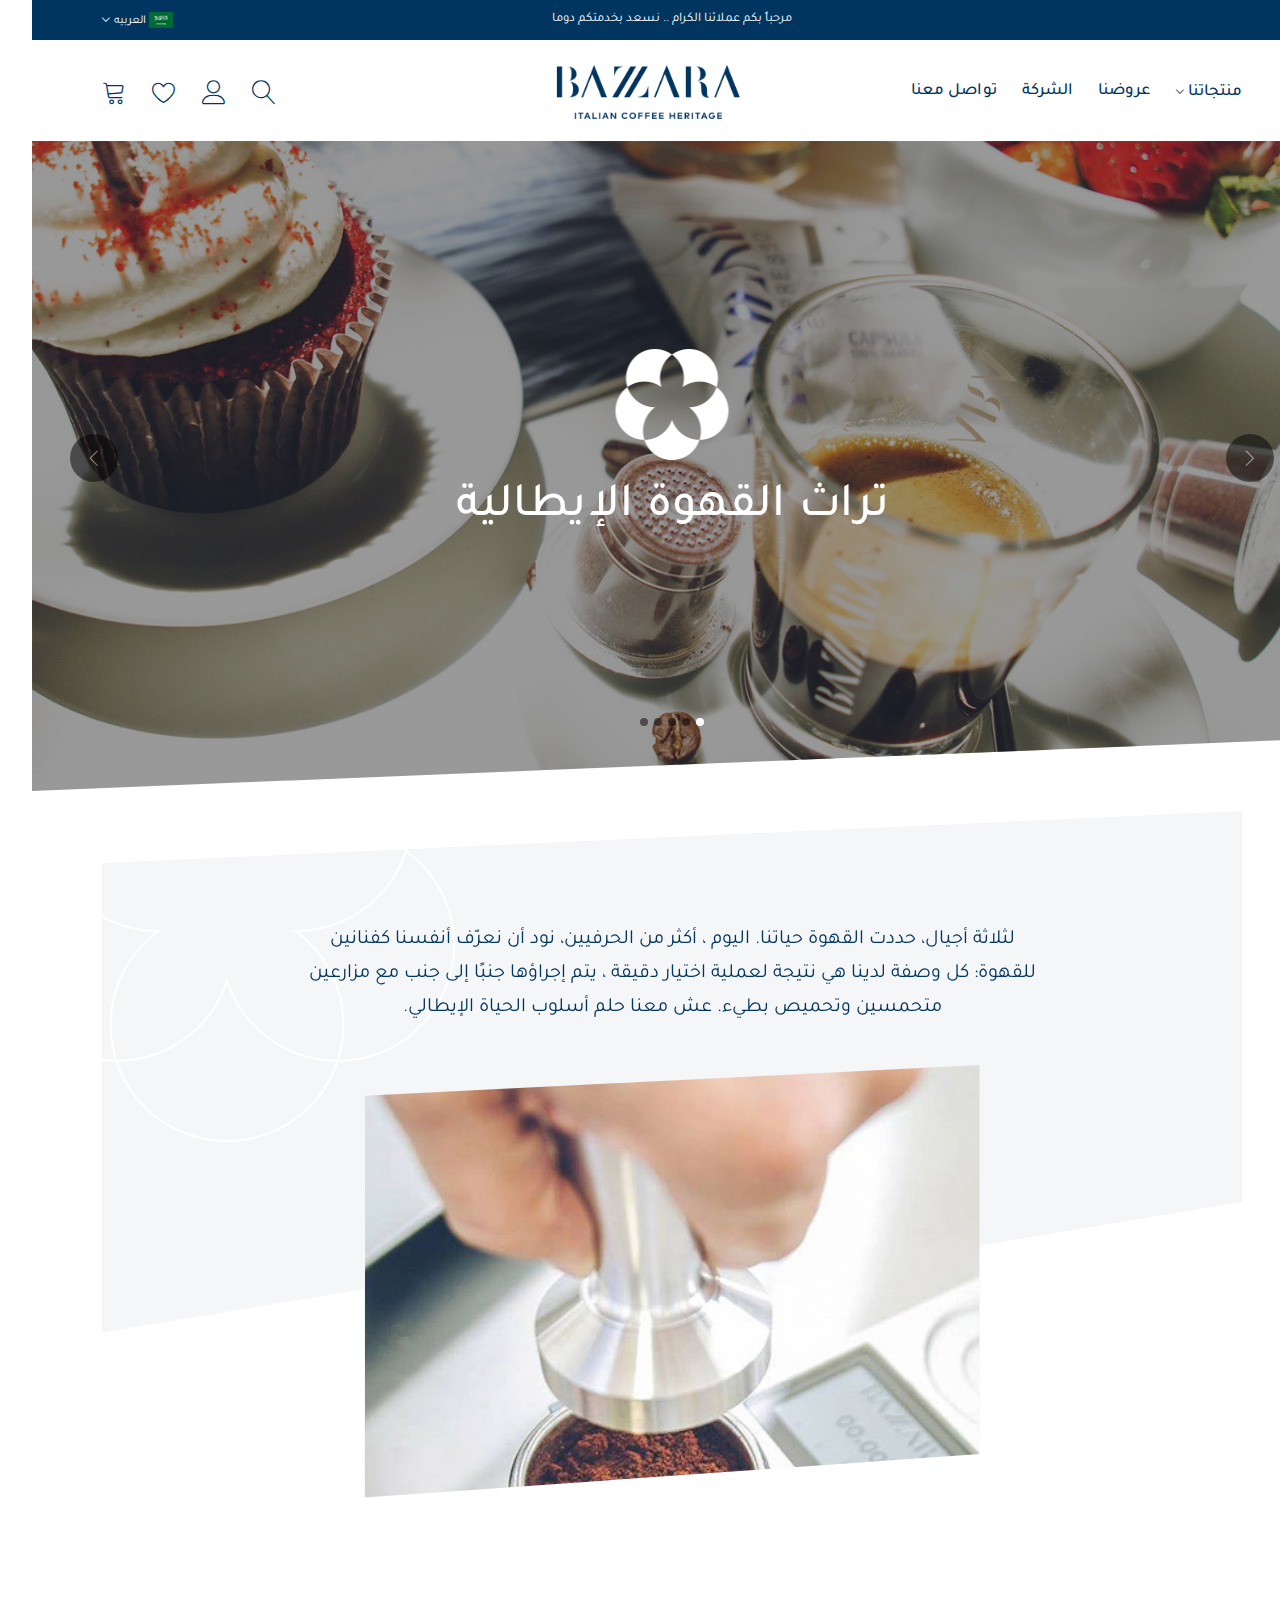
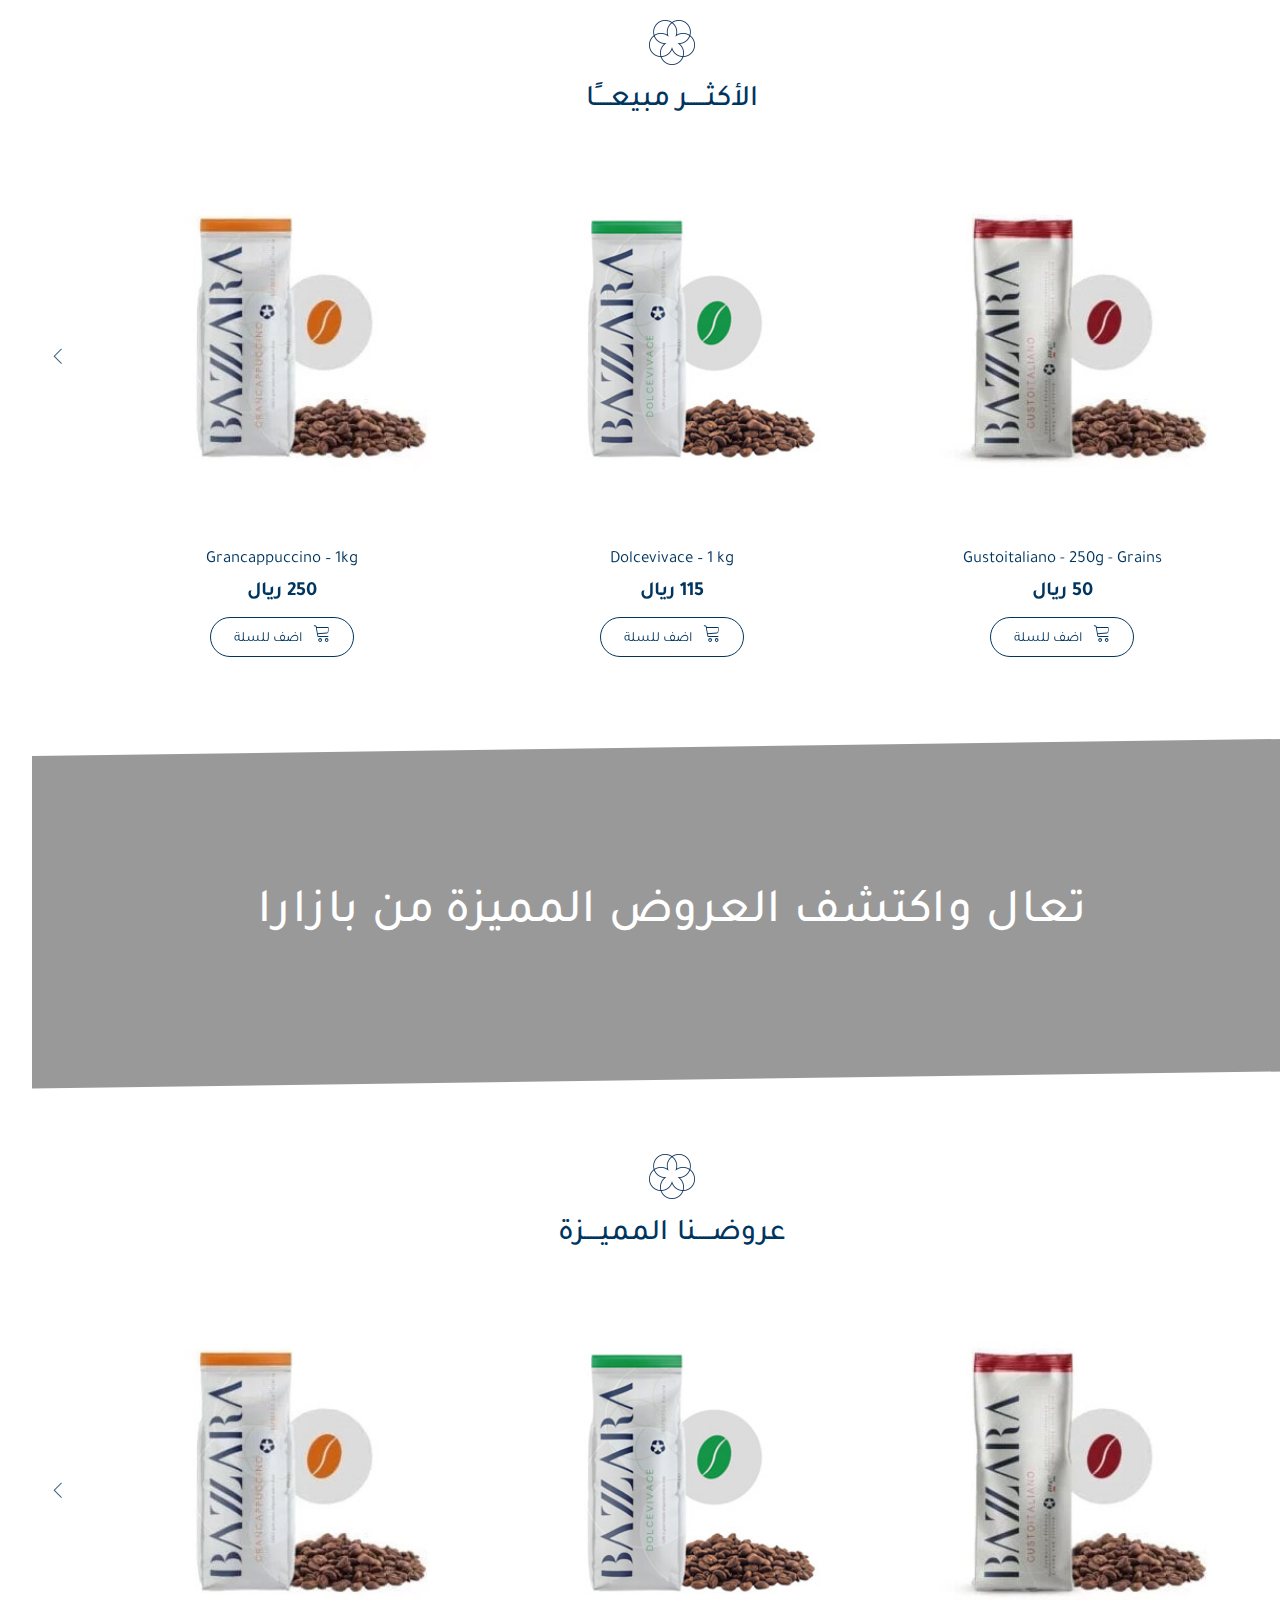
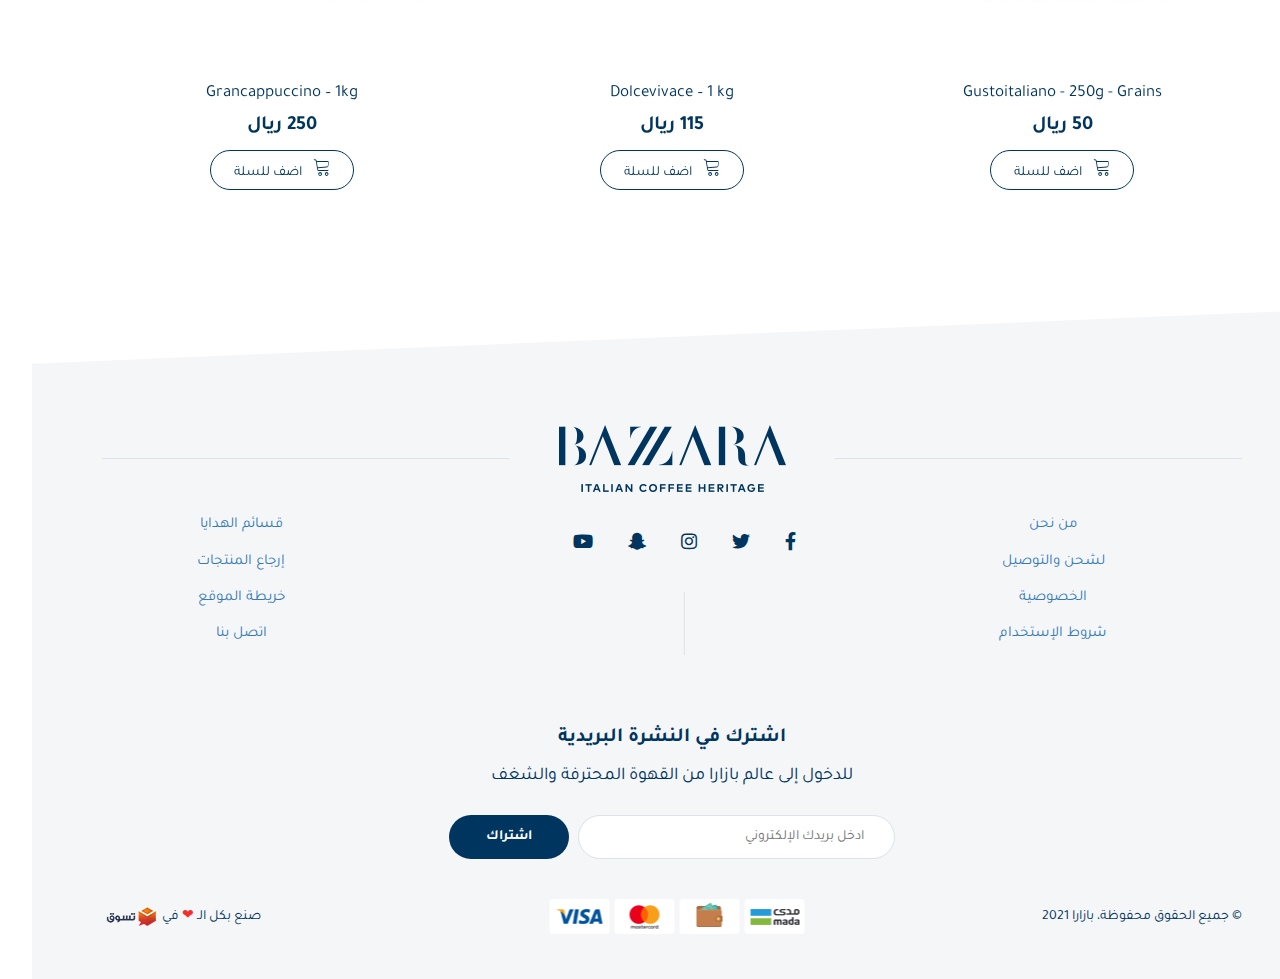
==== commit 2a69b4c7: "modify css" ====
--- a/index-ar.html
+++ b/index-ar.html
@@ -111,20 +111,6 @@
                         <a class="menu-bars fixall" id="menu-id" href="#!">
                             <span class="lnr lnr-menu"></span>
                         </a>
-                        <div class="search-rool">
-                            <div class="search">
-                              <span class="search-icon open-search"></span>
-                            </div>
-                            <div class="search-box">
-                              <div class="search-bar">
-                                <input type="text" class="search-input" placeholder="ابحث">
-                                <button class="click-search"><span class="lnr lnr-magnifier"></span></button>
-                              </div>
-                            </div>
-                            <div class="menu">
-                              <span class="menu-icon open-menu"></span>
-                            </div>
-                        </div>
                     </div>
                     <figure class="img-logo">
                         <a href="#"><img src="images/logo.png" class="img-fluid"></a>
--- a/css/style.css
+++ b/css/style.css
@@ -226,6 +226,7 @@
 .nav-header figure{
     margin: 0;
     transform: translateX(-30%);
+    width: 183px;
 }
 .nav-header figure img{
     width: 100%;
@@ -1211,7 +1212,7 @@
     
     .nav-head .click-search {
         position: absolute;
-        top: 8px;
+        top: 7px;
         right: 15px;
         background-color: transparent;
         border: none;
@@ -1365,14 +1366,15 @@
         bottom: 45px;
     }
     .main-slider .main-item{
-    clip-path: polygon(100% 0, 100% 96%, 0 100%, 0 0);
+    clip-path: polygon(100% 0, 100% 97%, 0 100%, 0 0);
     }
     /*                     main section                           */
     /*                     deatail section                      */
     .details-box{
         padding: 55px 0 0;
-        clip-path: polygon(0 3%, 100% 0, 100% 98%, 0% 100%);
+        clip-path: polygon(0 3%, 100% 0, 100% 97%, 0% 100%);
         margin-bottom: 75px;
+        background-color: #fff;
     }
     .details-box .details-span{
         font-size: 16px;
@@ -1381,7 +1383,7 @@
         display: none;
     }
     .details-box .image-details{
-        clip-path: polygon(0 2%, 100% 0, 100% 100%, 0% 100%);
+        clip-path: polygon(0 3%, 100% 0, 100% 100%, 0% 100%);
         width: 100%;
         height: 100%;
         margin: 0 auto
@@ -1421,7 +1423,7 @@
     
     /*                             footer                          */
     footer {
-        clip-path: polygon(0 1%, 100% 0, 100% 100%, 0% 100%);
+        clip-path: polygon(0 3%, 100% 0, 100% 100%, 0% 100%);
     }
     .first-footer::before,
     .first-footer::after,
@@ -1449,6 +1451,9 @@
     .first-footer{
         margin-bottom: 45px;
     }
+    .first-footer img{
+        width: 183px;
+    }
     .second-footer .social{
         order: 1;
         margin-top: 0;
@@ -1498,13 +1503,7 @@
     }
     /*                             footer                          */
 }
-/*logo in small size*/
-
-@media (max-width: 300px){
-    .nav-header figure{
-        width: 120px;
-    }
-}
+
 /*                                    media query                                    */
 
 
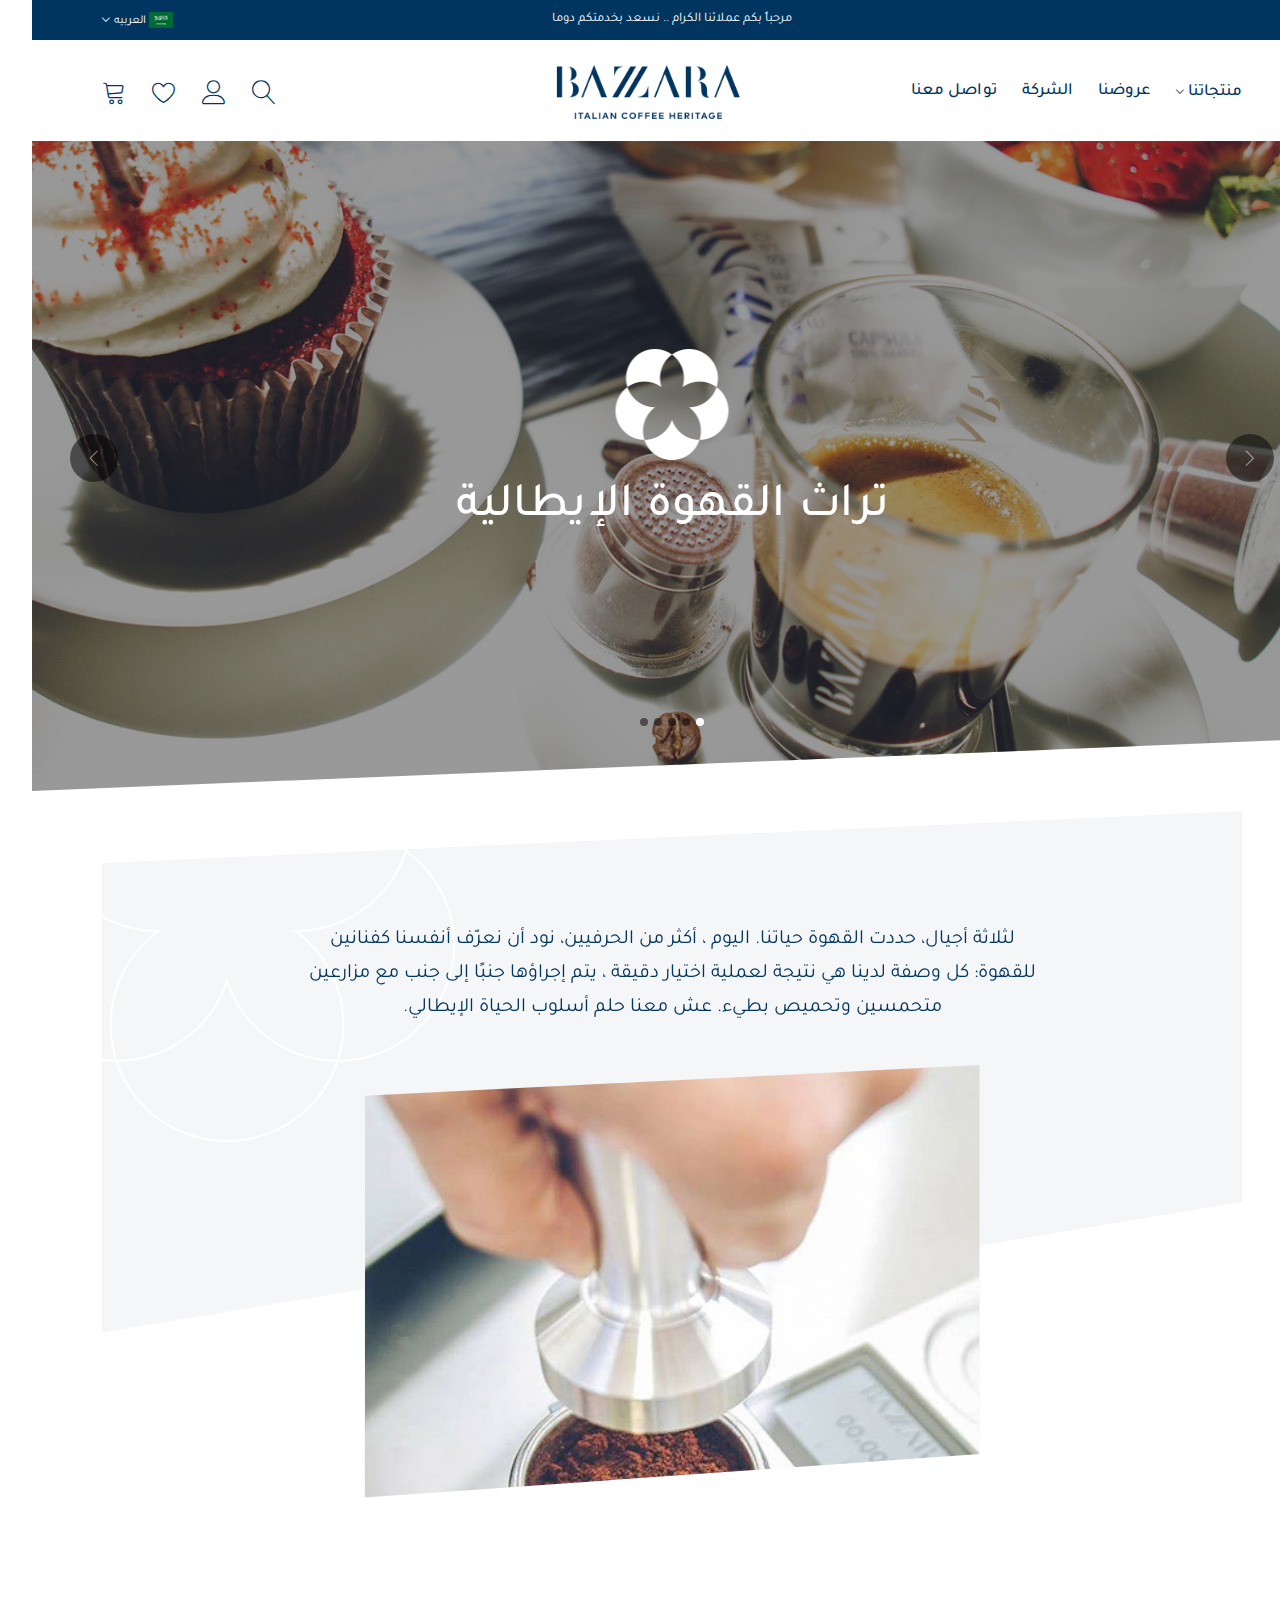
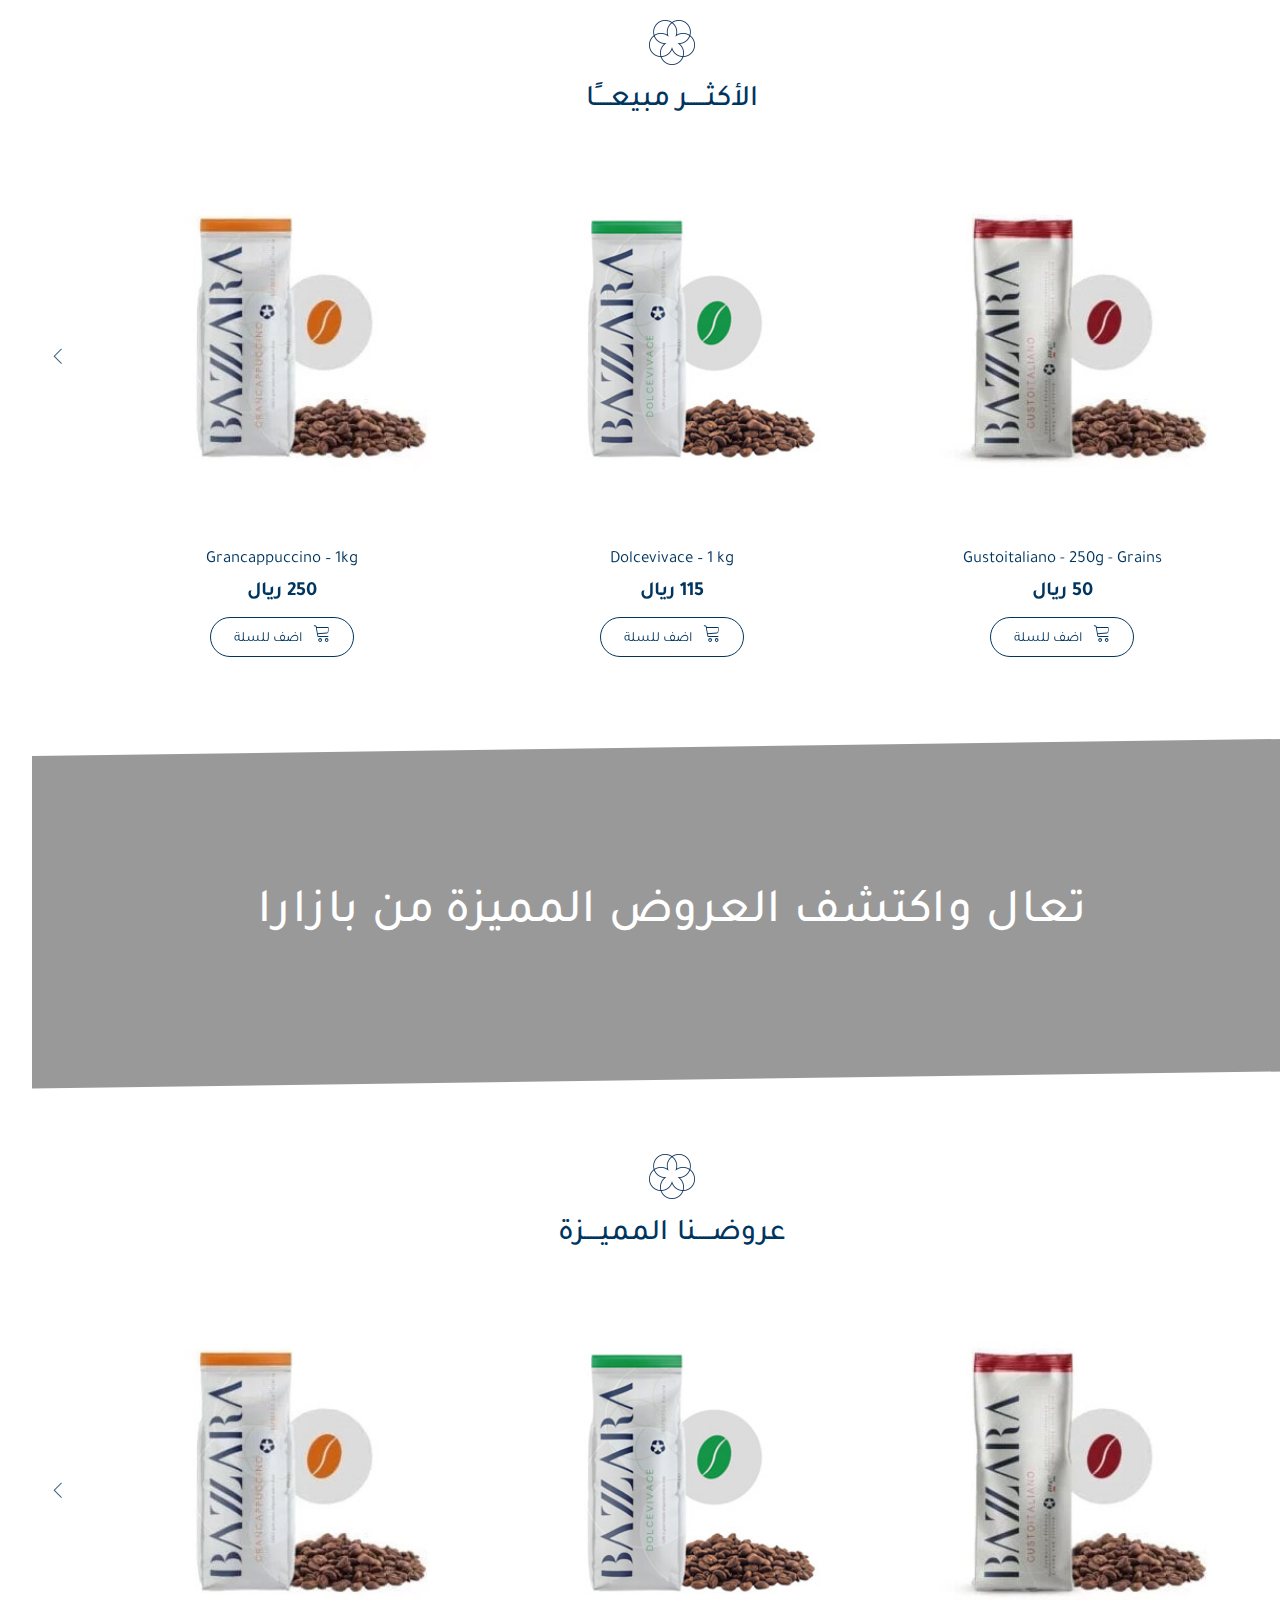
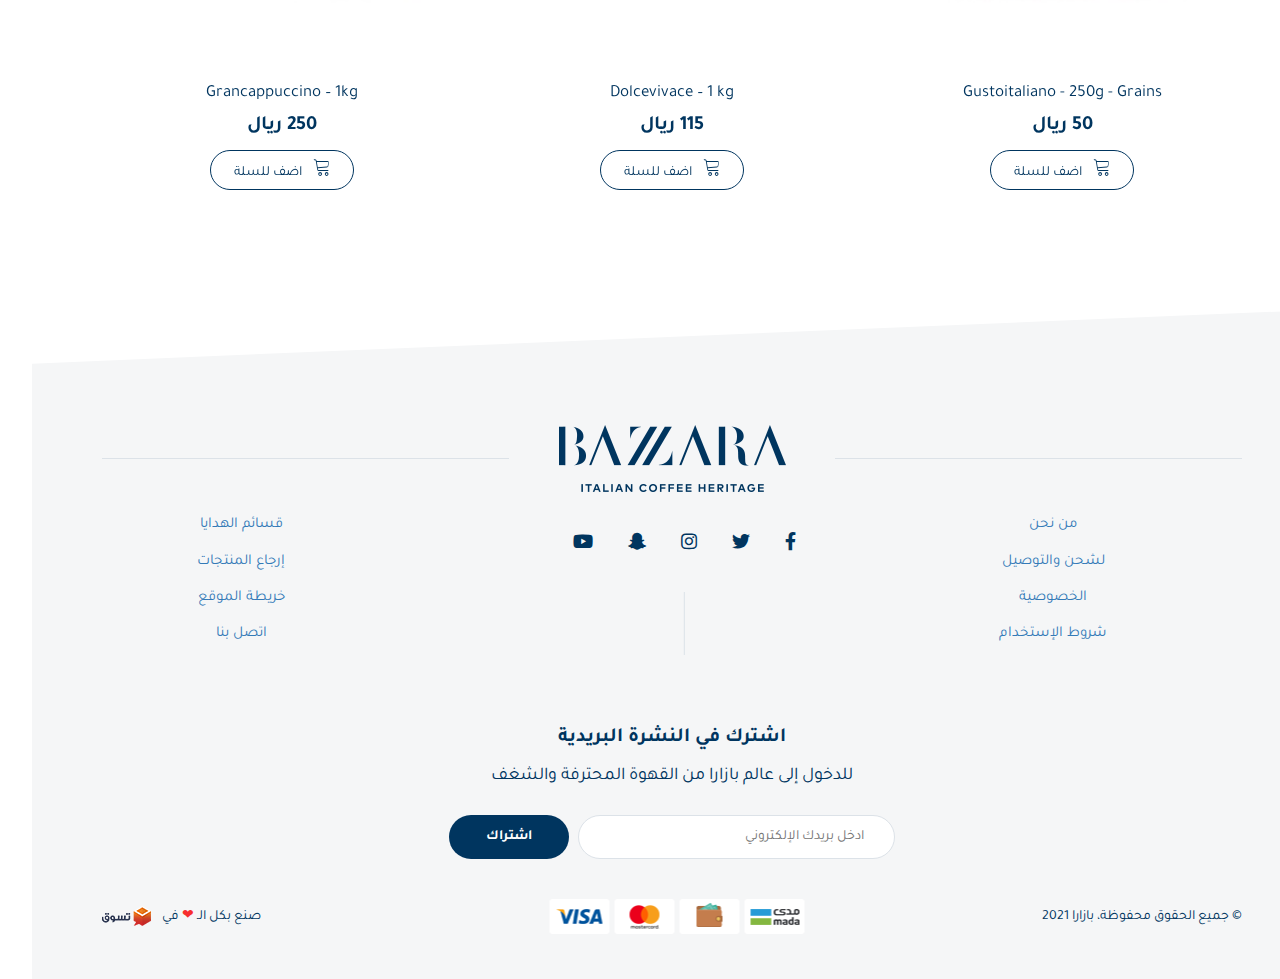
==== commit 938342ab: "modify css" ====
--- a/index-ar.html
+++ b/index-ar.html
@@ -458,7 +458,7 @@
             </div> 
             <div class="third-footer">
                 <div class="copy-right"> © جميع الحقوق محفوظة، بازارا 2021 </div>
-                <a href="#"><img src="images/pay-img.png" alt="pay-img"></a>
+                <a href="#"><img src="images/pay-img.png" class="pay-img" alt="pay-img"></a>
                 <span class="design-text"><span>صنع بكل الـ <span class="red-heart">&#x2764;</span> في </span>
                     <a href="#"><img src="images/tasawk.png" class="taswak" alt="taswak"></a>
                 </span>
--- a/css/style.css
+++ b/css/style.css
@@ -1048,12 +1048,12 @@
     color: #00355f;
     border: 1px solid #00355f;
 }
-.third-footer img {/*responsive image*/
+.third-footer .pay-img {/*responsive image*/
     max-width: 100%;
     height: auto;
     transform: translateX(-10%);
 }
-html[dir=rtl] .third-footer img{
+html[dir=rtl] .third-footer .pay-img{
     transform: translateX(10%);
 }
 .third-footer{
@@ -1482,11 +1482,11 @@
         flex-wrap: wrap;
         justify-content: center;
     }
-    .third-footer img{
+    .third-footer .pay-img{
         transform: translateX(0);
         margin-bottom: 35px;
     }
-    html[dir=rtl] .third-footer img{
+    html[dir=rtl] .third-footer .pay-img{
         transform: translateX(0);
     }
     .list-unstyled{
@@ -1496,10 +1496,13 @@
     .copy-right{
         order: 2;
         margin-bottom: 10px;
+        width: 100%;
+        text-align: center;
     }
     .design-text{
         order: 3;
         display: flex;
+        align-items: center;
     }
     /*                             footer                          */
 }
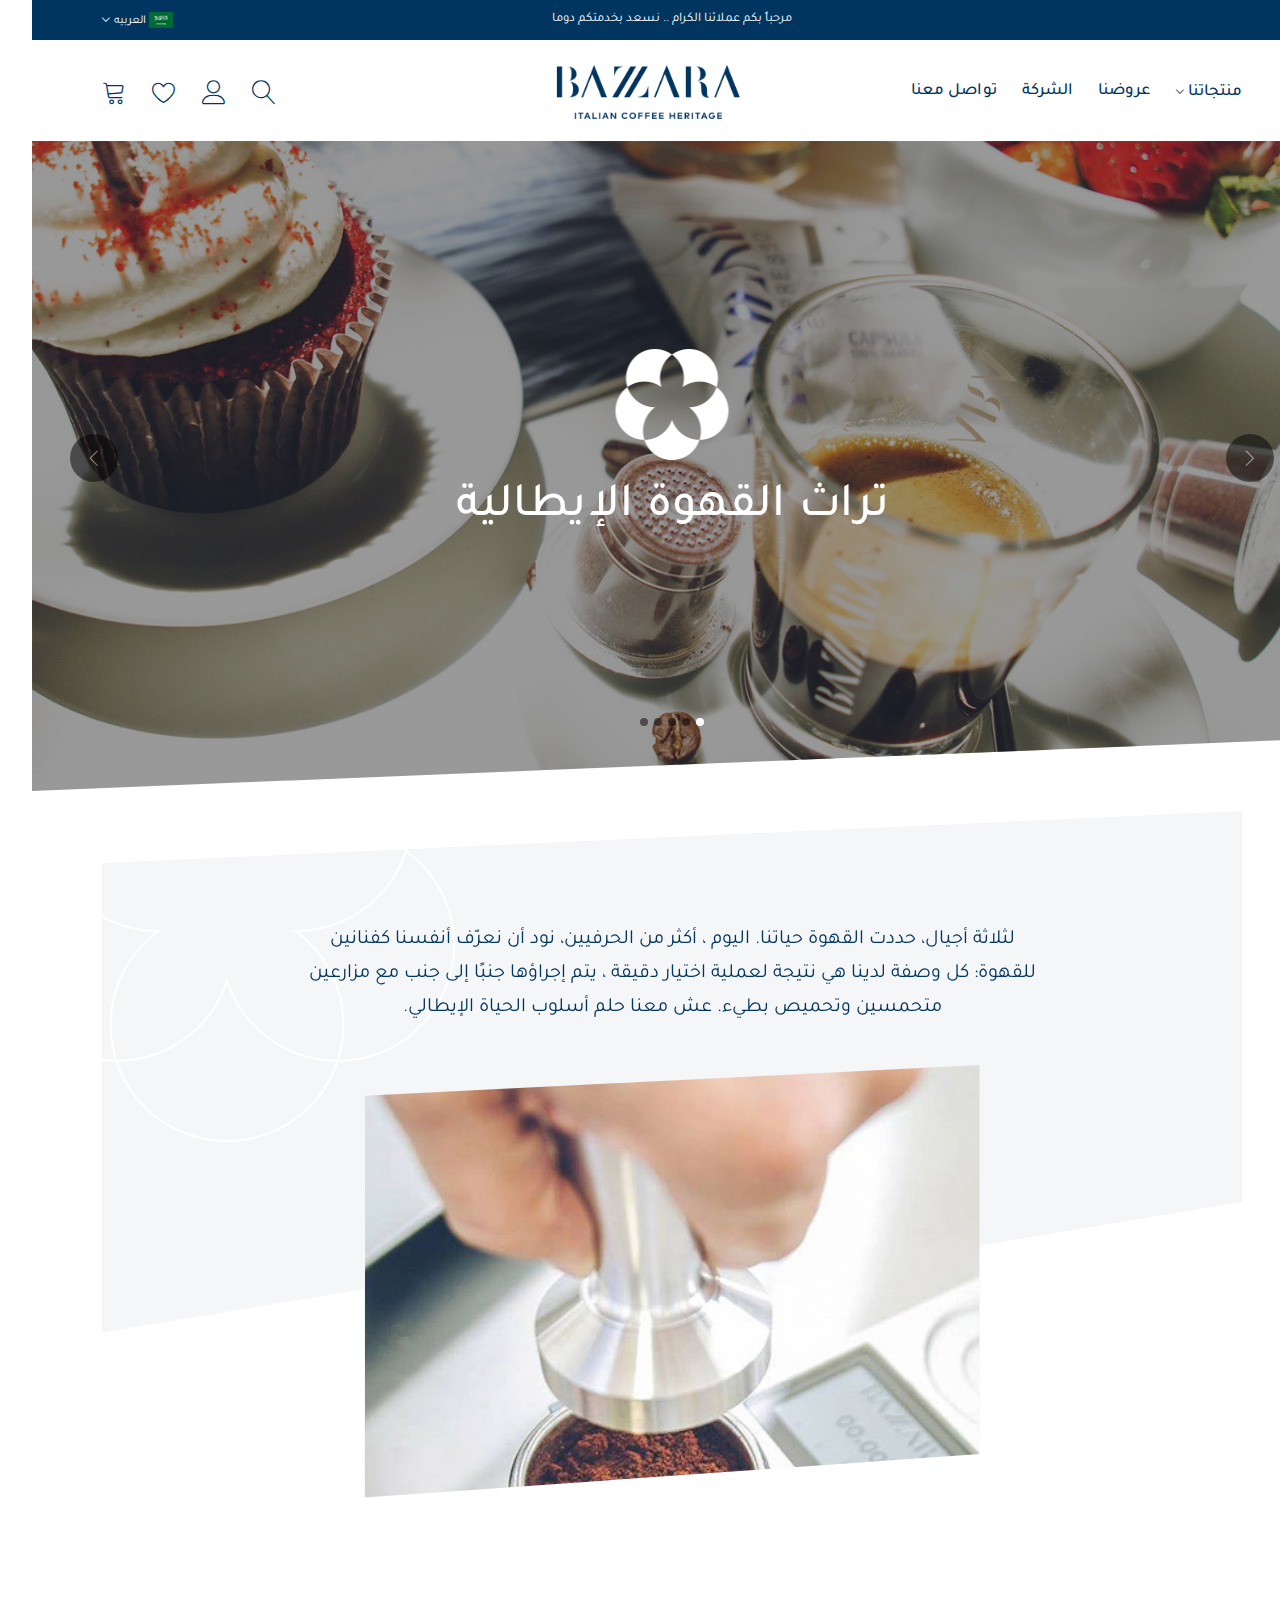
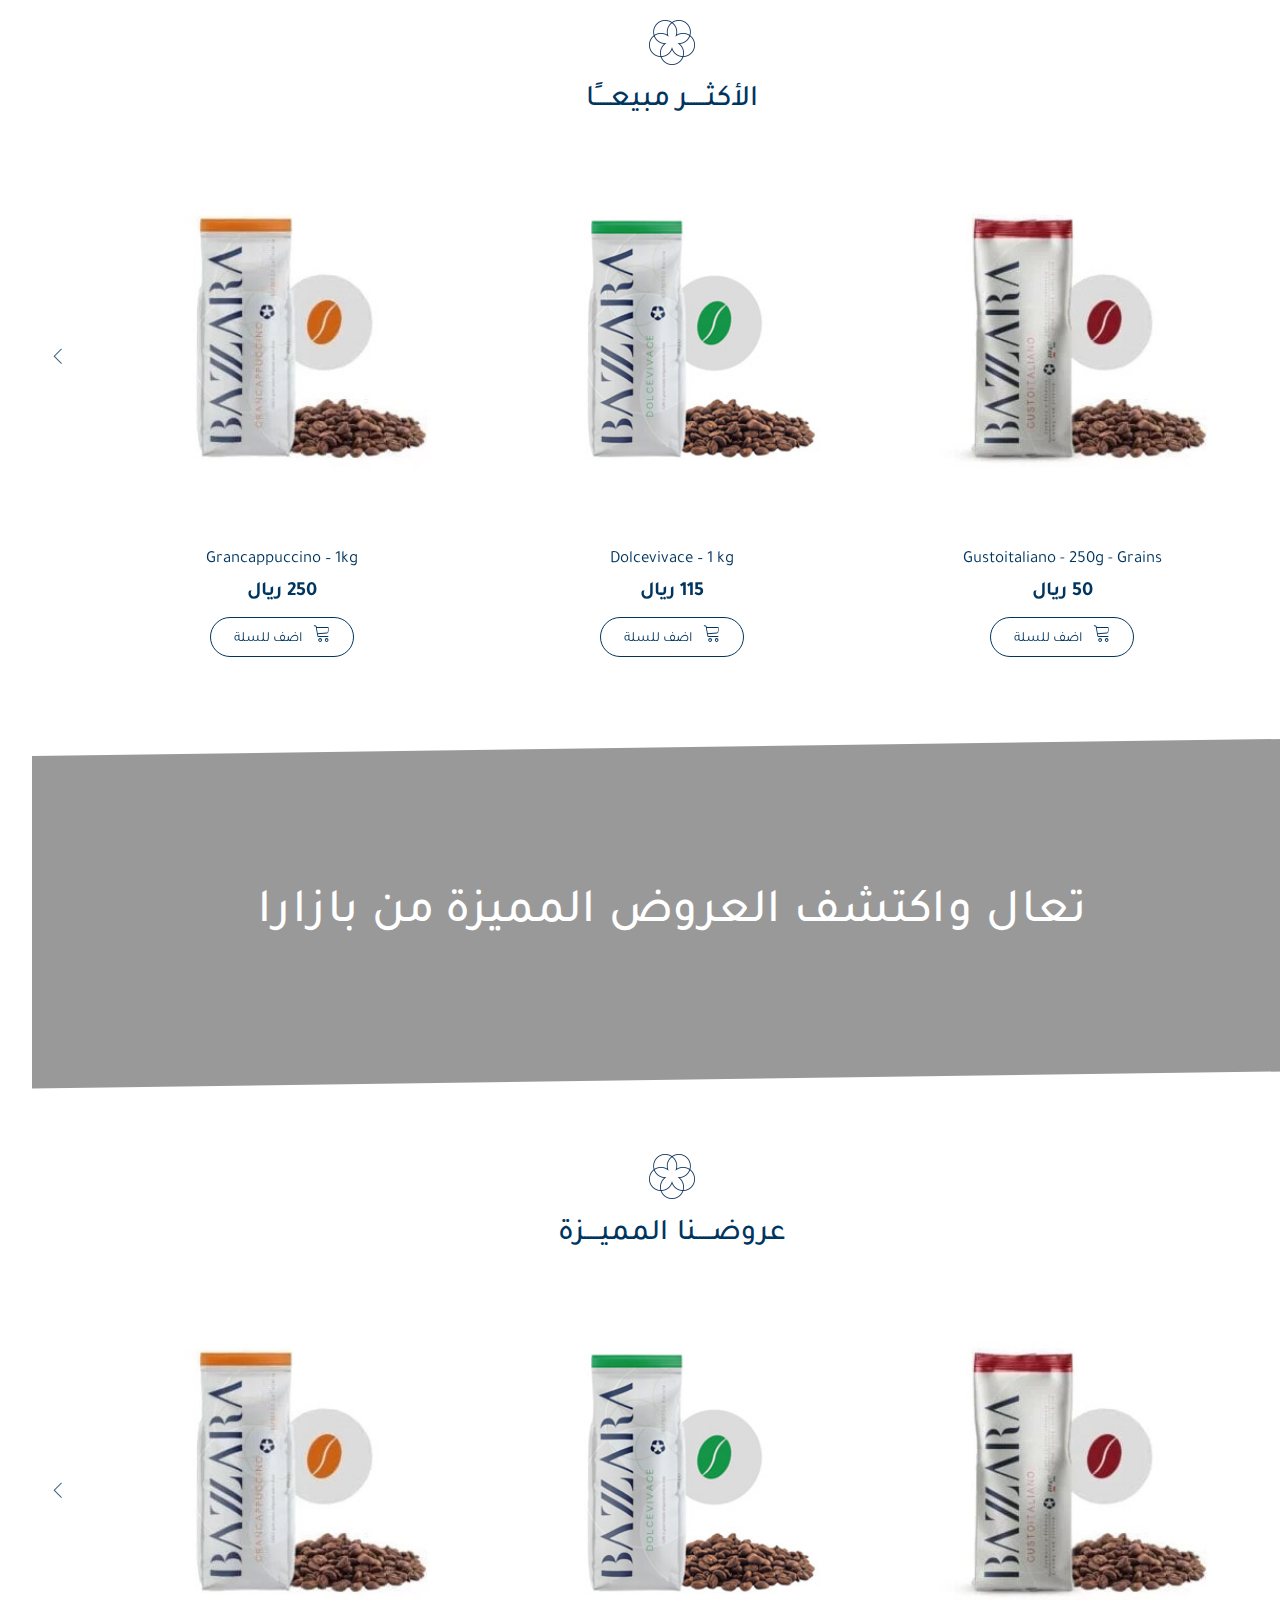
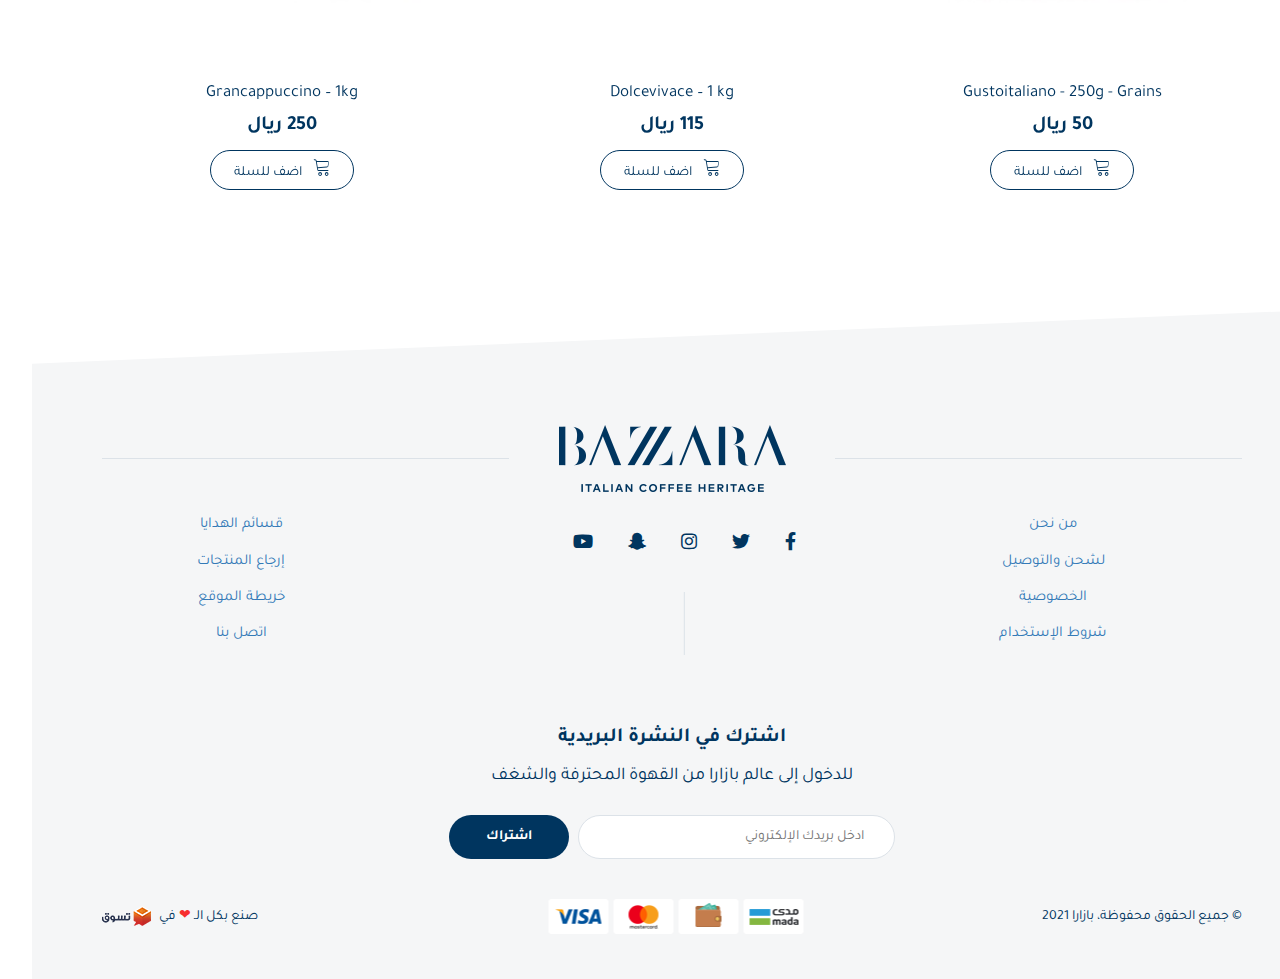
==== commit bf5a5016: "modify css" ====
--- a/index-ar.html
+++ b/index-ar.html
@@ -459,7 +459,7 @@
             <div class="third-footer">
                 <div class="copy-right"> © جميع الحقوق محفوظة، بازارا 2021 </div>
                 <a href="#"><img src="images/pay-img.png" class="pay-img" alt="pay-img"></a>
-                <span class="design-text"><span>صنع بكل الـ <span class="red-heart">&#x2764;</span> في </span>
+                <span class="design-text"><span class="desgin-text">صنع بكل الـ <span class="red-heart">&#x2764;</span> في </span>
                     <a href="#"><img src="images/tasawk.png" class="taswak" alt="taswak"></a>
                 </span>
             </div>  
--- a/css/style.css
+++ b/css/style.css
@@ -1071,6 +1071,10 @@
     max-width: 100%;
     margin-inline-start: 8px;
 }
+.design-text{
+    display: flex;
+    align-items: center;
+}
 
 /*                                   footer                            */
 
@@ -1503,6 +1507,10 @@
         order: 3;
         display: flex;
         align-items: center;
+        line-height: 1.1;
+    }
+    .design-text .desgin-text{
+        padding-top: 5px;
     }
     /*                             footer                          */
 }
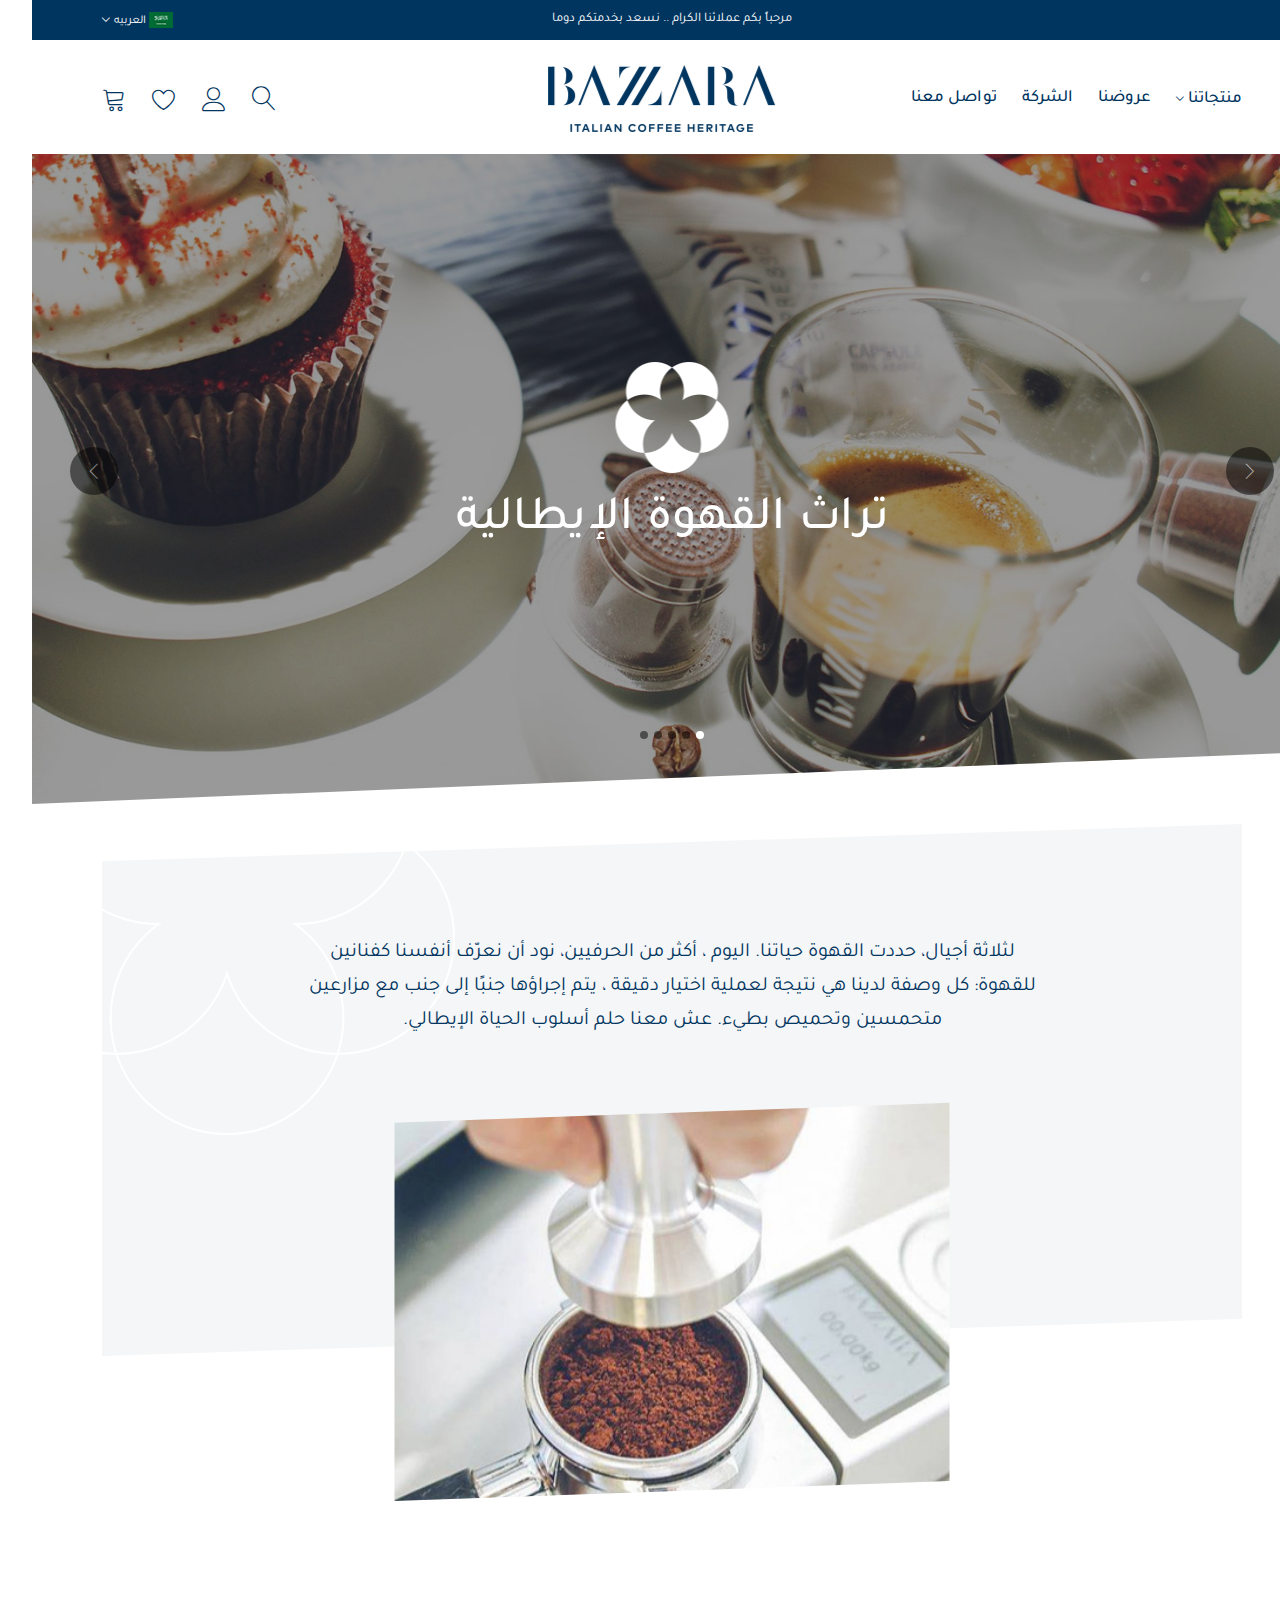
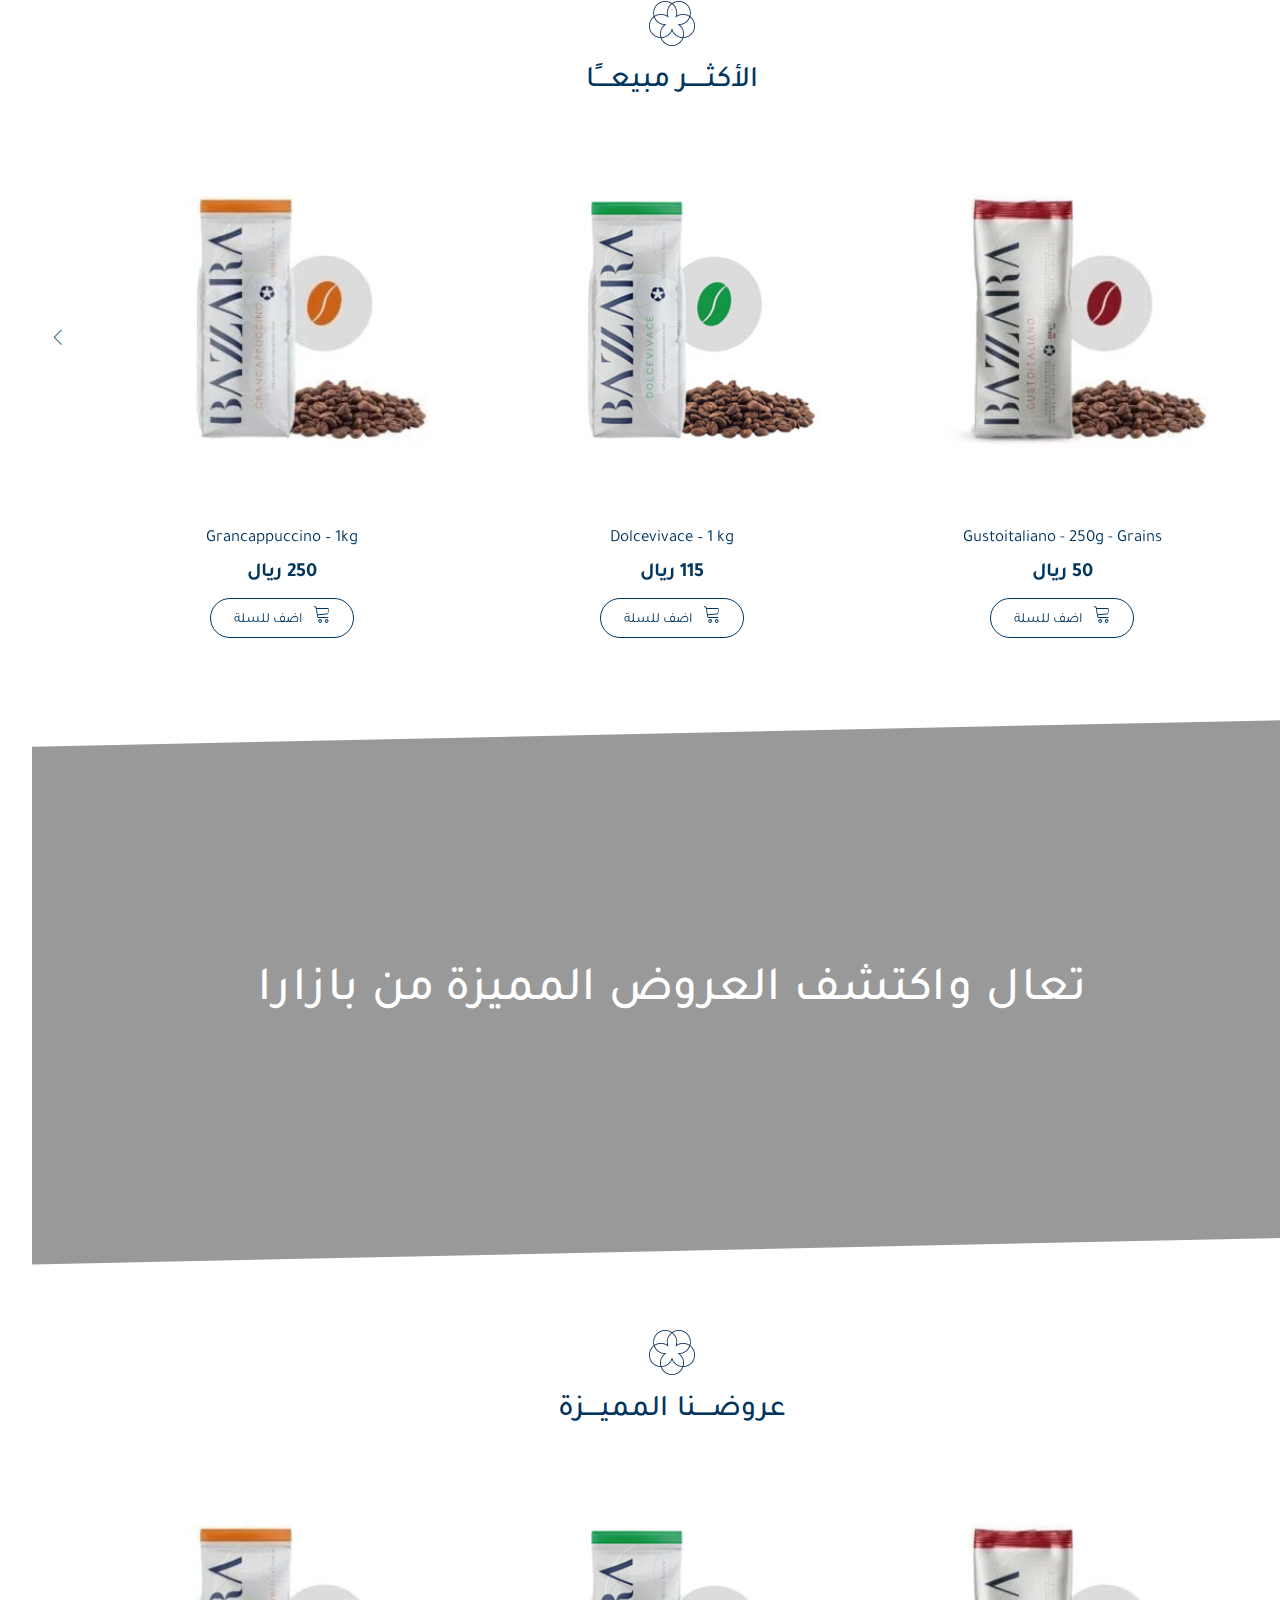
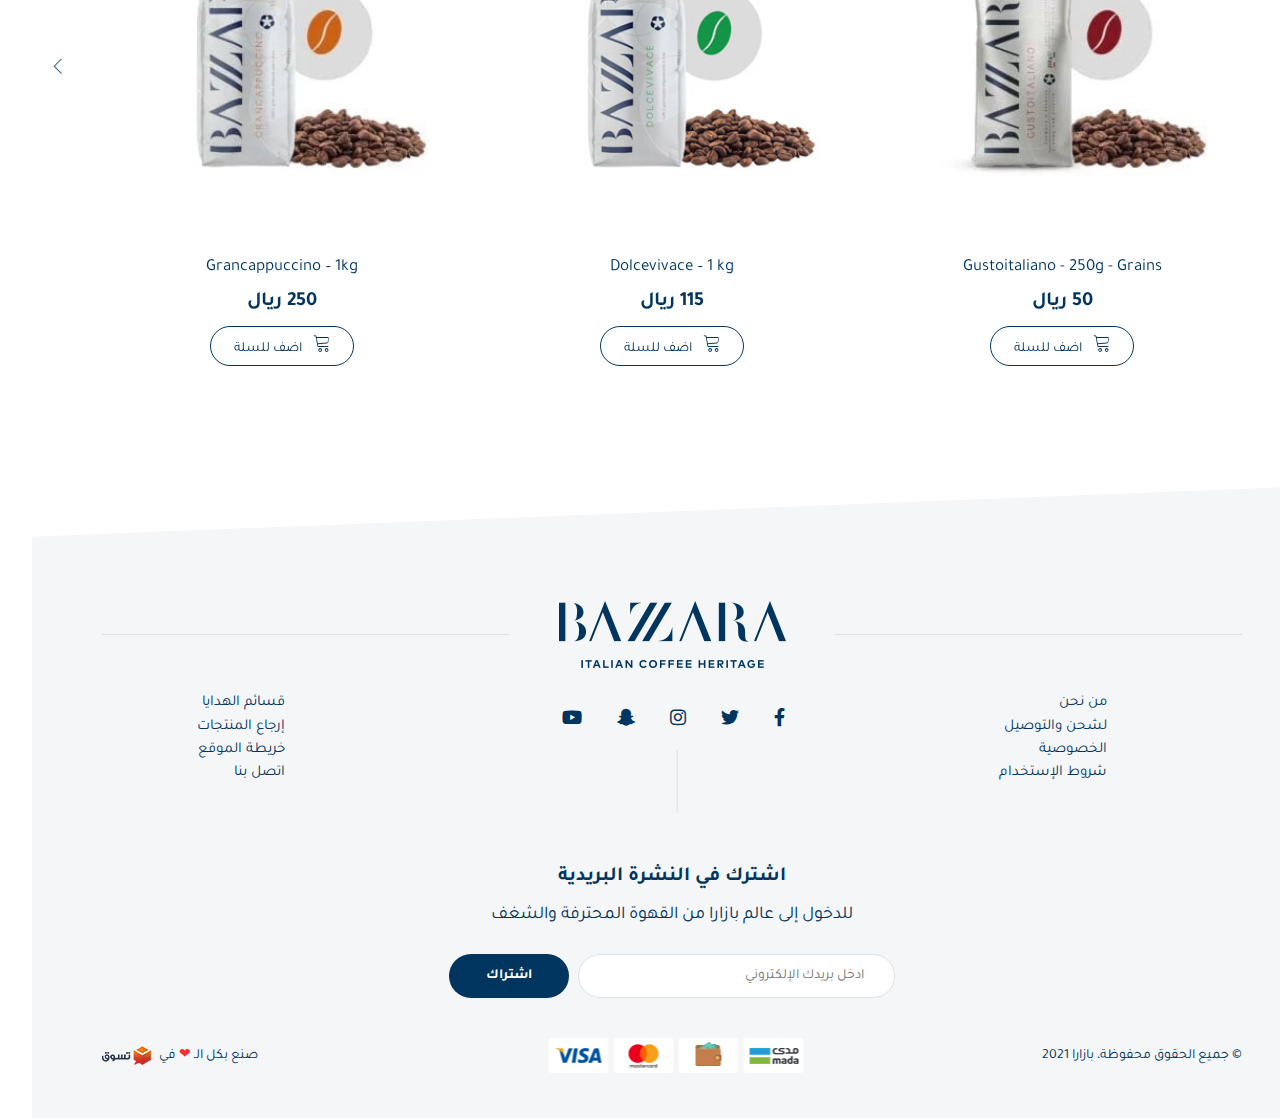
==== commit 1c5fe0bf: "final modify" ====
--- a/index-ar.html
+++ b/index-ar.html
@@ -207,13 +207,17 @@
     <div class="section-details">
         <div class="container">
             <div class="details-box">
-                <span class="details-span">
-                    لثلاثة أجيال، حددت القهوة حياتنا. اليوم
-                    ، أكثر من الحرفيين، نود أن نعرّف أنفسنا كفنانين للقهوة: كل وصفة لدينا هي نتيجة لعملية اختيار دقيقة
-                    ، يتم إجراؤها جنبًا إلى جنب مع مزارعين متحمسين وتحميص بطيء. عش معنا حلم أسلوب الحياة الإيطالي.
-                </span>
-                <div class="image-details">
-                    <img src="images/coffe-img.jpg" class="thumbnailll" alt="image">
+                <div class="details-cont">
+                    <span class="details-span">
+                        لثلاثة أجيال، حددت القهوة حياتنا. اليوم
+                        ، أكثر من الحرفيين، نود أن نعرّف أنفسنا كفنانين للقهوة: كل وصفة لدينا هي نتيجة لعملية اختيار دقيقة
+                        ، يتم إجراؤها جنبًا إلى جنب مع مزارعين متحمسين وتحميص بطيء. عش معنا حلم أسلوب الحياة الإيطالي.
+                    </span>
+                </div>
+                <div class="details-aspect">
+                    <div class="image-details">
+                        <img src="images/coffe-img.jpg" class="thumbnailll" alt="image">
+                    </div>
                 </div>
             </div>
         </div>
@@ -304,9 +308,13 @@
      
     <!-- big-image section -->
     <section>
-        <div class="big-image">
-            <a href="#"><h2 class="big-h">تعال واكتشف العروض المميزة من بازارا</h2></a>
-        </div>       
+        <div class="big-image" style="background-image: url('images/big-img.jpg')">
+            <div class="container">
+                <div class="big-cont">
+                    <a href="#"><h2 class="big-h">تعال واكتشف العروض المميزة من بازارا</h2></a>
+                </div>
+            </div>
+        </div>      
     </section>
     <!-- big-image section -->  
     <!-- section product slider 2-->
@@ -459,7 +467,7 @@
             <div class="third-footer">
                 <div class="copy-right"> © جميع الحقوق محفوظة، بازارا 2021 </div>
                 <a href="#"><img src="images/pay-img.png" class="pay-img" alt="pay-img"></a>
-                <span class="design-text"><span class="desgin-text">صنع بكل الـ <span class="red-heart">&#x2764;</span> في </span>
+                <span class="design-text"><span class="desgin-p">صنع بكل الـ <span class="red-heart">&#x2764;</span> في </span>
                     <a href="#"><img src="images/tasawk.png" class="taswak" alt="taswak"></a>
                 </span>
             </div>  
--- a/css/style.css
+++ b/css/style.css
@@ -226,7 +226,6 @@
 .nav-header figure{
     margin: 0;
     transform: translateX(-30%);
-    width: 183px;
 }
 .nav-header figure img{
     width: 100%;
@@ -616,11 +615,16 @@
 /*                       image-details section                    */
 
 .details-box{
+    text-align: center;
+    position: relative;
+}
+.details-box .details-cont{
+    height: 532px;
+    padding: 112px 200px 0;
     background-color: #f5f6f7;
-    text-align: center;
-    padding: 112px 200px 0;
-    clip-path: polygon(0 6%, 100% 0, 100% 45%, 77% 50%, 77% 74%, 23% 79%, 23% 55%, 0 60%);
+    clip-path: polygon(0 7%, 100% 0, 100% 93%, 0% 100%);
     position: relative;
+    margin-bottom: 265px;
 }
 
 .details-box .details-span{
@@ -633,29 +637,38 @@
     position: relative;/*to make z-index work*/
     z-index: 2;
 }
+.details-box .details-aspect{
+    position: absolute;
+    bottom: -145px;
+    left: 50%;
+    transform: translateX(-50%);
+}
 .details-box .image-details{
     clip-path: polygon(0 5%, 100% 0, 100% 95%, 0% 100%);
-    width: 615px;
-    height: 615px;
+    width: 555px;
     margin: 0 auto;
-}
-.details-box .image-details .simpleParallax{
-    width: fit-content;
-    margin: 0 auto;
-}
+    padding-bottom: 71.75%;
+    position: relative;
+}
+
 .details-box .image-details img{
     object-fit: cover;
+    max-width: 100%;;
+    position: absolute;
+    top: 0;
+    left: 0;
     width: 100%;
     height: 100%;
 }
-.details-box::after{
+.details-cont::after{
     content: "";
     background: url("../images/flower.png");
     position: absolute;
-    top: -13%;
+    top: -25%;
     left: -9%;
     width: 456px;
     height: 444px;
+    z-index: 1;
 }
 
 
@@ -673,6 +686,7 @@
 .product-slider .product-image{
     text-align: center;
     margin-bottom: 20px;
+    margin-top: 40px;
 }
 .product-slider.slider-two .product-image{
     margin-top: 40px;
@@ -727,6 +741,7 @@
     transition: all 0.4s ease-in-out;
     max-height: 30px;/*give max height to limit user*/
     text-align: center;
+    line-height: 1.2;
 }
 
 .item-content .item-name:hover {
@@ -813,7 +828,7 @@
 .product-slider .owl-carousel .owl-dots {
     position: relative;
     text-align: center;
-    margin-top: 25px;
+    margin-top: 16px;
     transition: all 0.4s ease-in-out;
 }
 
@@ -855,8 +870,6 @@
     margin-bottom: 85px;
     position: relative;
     max-width: 100%;
-    background-image: url("../images/big-img.jpg");
-    min-height: 350px;
     background-attachment: fixed;
     background-position: center;
     background-repeat: no-repeat;
@@ -874,6 +887,15 @@
     opacity: 0.4;
     z-index: 2;
 }
+.big-image .big-cont{
+    position: relative;
+    height: 545px;
+    display: flex;
+    align-items: center;
+    justify-content: center;
+    z-index: 3;
+}
+
 .big-image a{
     text-decoration: none;
 }
@@ -883,13 +905,9 @@
     color: #fff;
     text-align: center;
     margin: 0;
-    width: 100%;
-    position: absolute;
-    top: 50%;
-    left: 50%;
-    transform: translate(-50%, -50%);
-    text-transform: uppercase;
-    z-index: 3;
+    text-transform: capitalize;
+    /* width: 100%; */
+    
 }
 
 /*                        big-image section                    */
@@ -934,18 +952,19 @@
 .second-footer li a{
     text-decoration: none;
 }
-.second-footer li{
+.second-footer li a {
     font-family: "TajawalRegular";
     font-size: 15px;
+    display: inline-block;
     color: #00355f;
     margin-bottom: 15px;
     text-align: center;
     transition: all .3s ease-in-out;
 }
-.second-footer li:last-of-type{
+.second-footer li a:last-of-type{
     margin-bottom: 0;
 }
-.second-footer li:hover{
+.second-footer li a:hover{
     color: #286090;/*hover*/
 }
 .second-footer .social-link{
@@ -979,12 +998,15 @@
     width: 1px;
     height: 63px;
     position: absolute;
-    bottom: 0;
-    left: 50%;
+    top: 50%;
+    left: 48%;
     transform: translateX(-50%)
 }
+html[dir=rtl] .second-footer .social::after{
+    left: 52%;
+}
 html[dir=rtl] .second-footer .social{
-    transform: translateX(10%);
+    transform: translateX(5%);
 }
 .newsletter{
     text-align: center;
@@ -1093,8 +1115,12 @@
         display: none;
         transition: none;
     }
+    .nav-header{
+        padding: 20px 0 18px;
+    }
     .nav-header figure{
         transform: translateX(0);
+        width: 183px;
     }
     html[dir=rtl] .nav-header figure {
         transform: translateX(0);
@@ -1286,6 +1312,8 @@
     }
     .header-info a{
         line-height: 30px;
+    }
+    html[dir=ltr] .header-info a{
         font-size: 11px;
     }
     .big-menu .lang-section{
@@ -1374,23 +1402,35 @@
     }
     /*                     main section                           */
     /*                     deatail section                      */
-    .details-box{
-        padding: 55px 0 0;
-        clip-path: polygon(0 3%, 100% 0, 100% 97%, 0% 100%);
-        margin-bottom: 75px;
+    .section-details{
+        overflow: hidden;
+    }
+    .details-box .details-cont{
+        padding: 35px 15px 15px;
+        clip-path: polygon(0 0%, 100% 0, 100% 100%, 0% 100%);
+        margin-bottom: 0px;
         background-color: #fff;
+        text-align: justify;
+        text-align-last: center;
+        height: auto;
     }
     .details-box .details-span{
-        font-size: 16px;
-    }
-    .details-box::after{
+        font-size: 20px;
+        margin-bottom: 30px;
+    }
+    .details-cont::after{
         display: none;
     }
+    .details-box .details-aspect{
+        width: 100%;
+        padding: 0 15px;
+        bottom: auto;
+        position: relative;
+    }
+
     .details-box .image-details{
-        clip-path: polygon(0 3%, 100% 0, 100% 100%, 0% 100%);
+        clip-path: polygon(0 6%, 100% 0, 100% 94%, 0% 100%);
         width: 100%;
-        height: 100%;
-        margin: 0 auto
     }
     /*                     deatail section                      */
     
@@ -1416,8 +1456,11 @@
     .big-image {
         clip-path: polygon(0 3%, 100% 0, 100% 97%, 0% 100%);
     }
+    .big-image .big-cont{
+        height: 360px;
+    }
     .big-image{
-        margin-bottom: 75px;
+        margin-bottom: 65px;
     }
     .big-image .big-h{
         font-size: 30px;
@@ -1427,7 +1470,7 @@
     
     /*                             footer                          */
     footer {
-        clip-path: polygon(0 3%, 100% 0, 100% 100%, 0% 100%);
+        clip-path: polygon(0 1%, 100% 0, 100% 100%, 0% 100%);
     }
     .first-footer::before,
     .first-footer::after,
@@ -1509,7 +1552,7 @@
         align-items: center;
         line-height: 1.1;
     }
-    .design-text .desgin-text{
+    .design-text .desgin-p{
         padding-top: 5px;
     }
     /*                             footer                          */
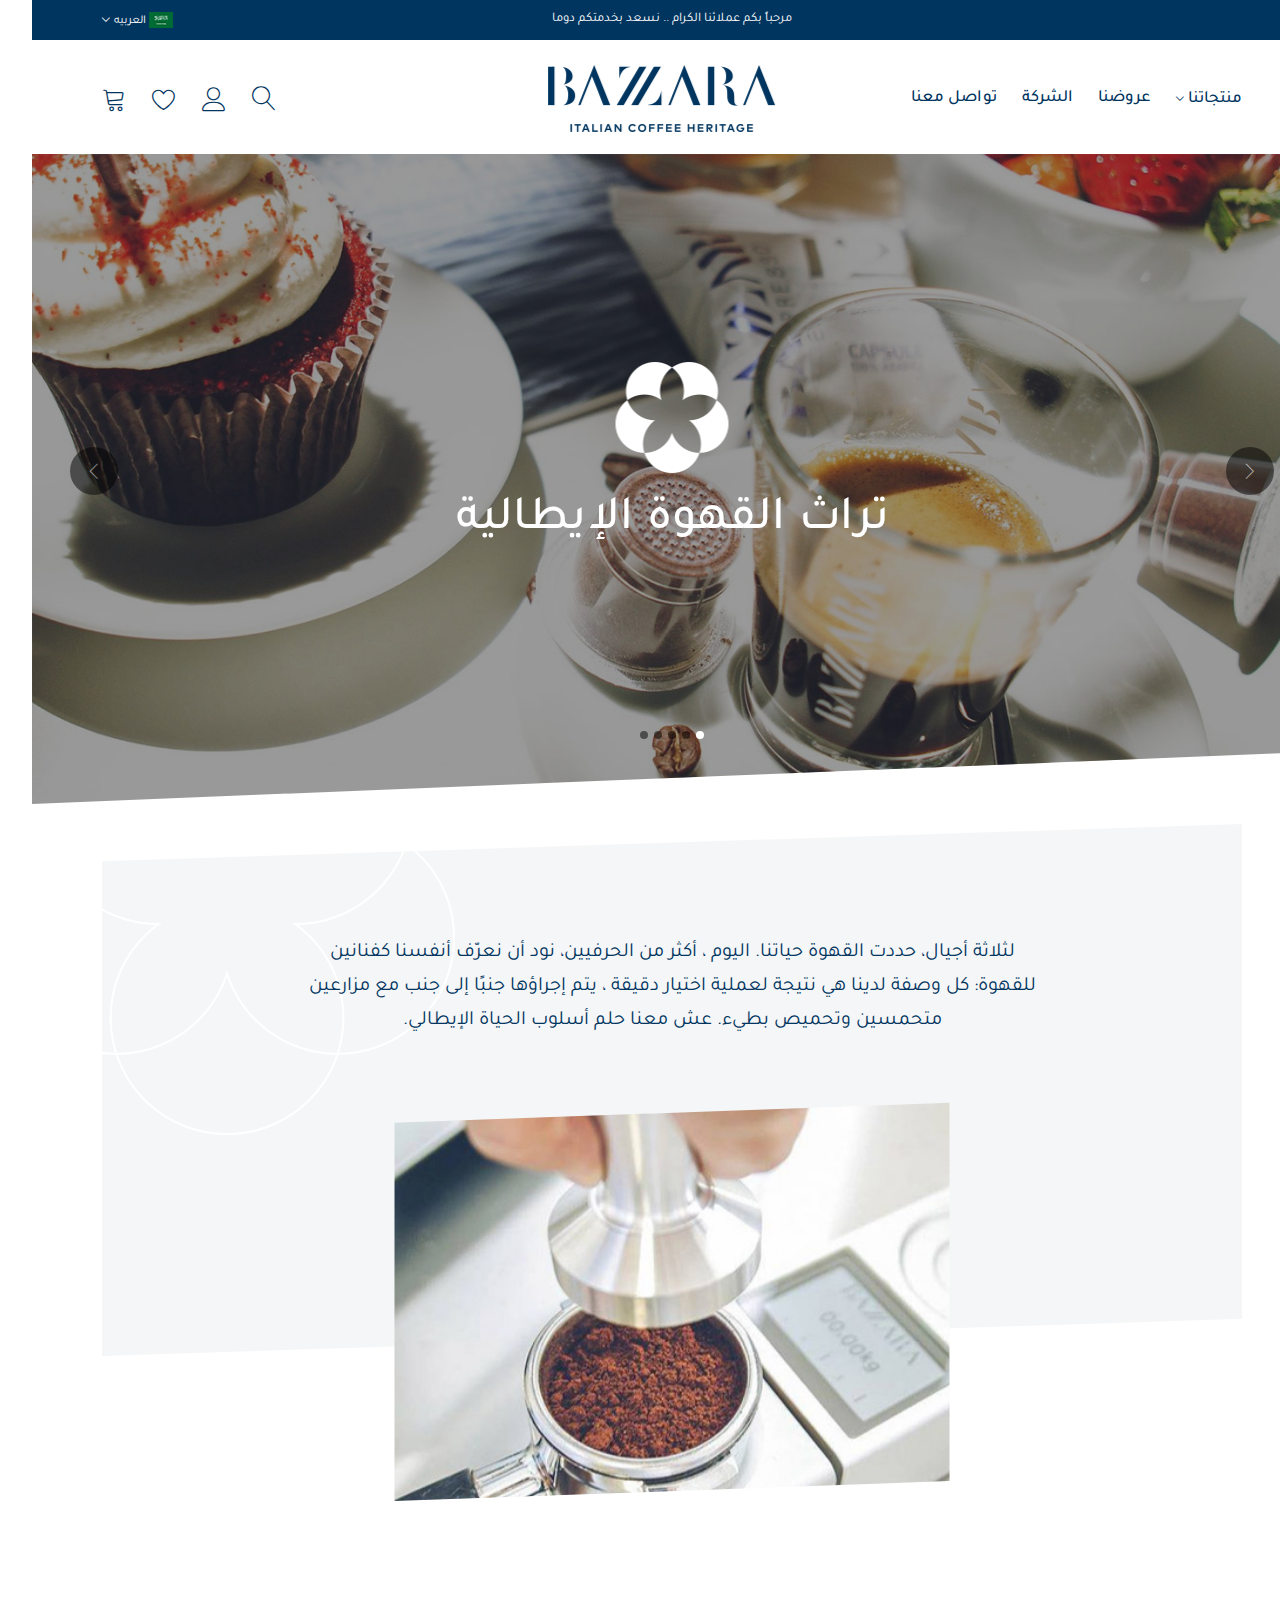
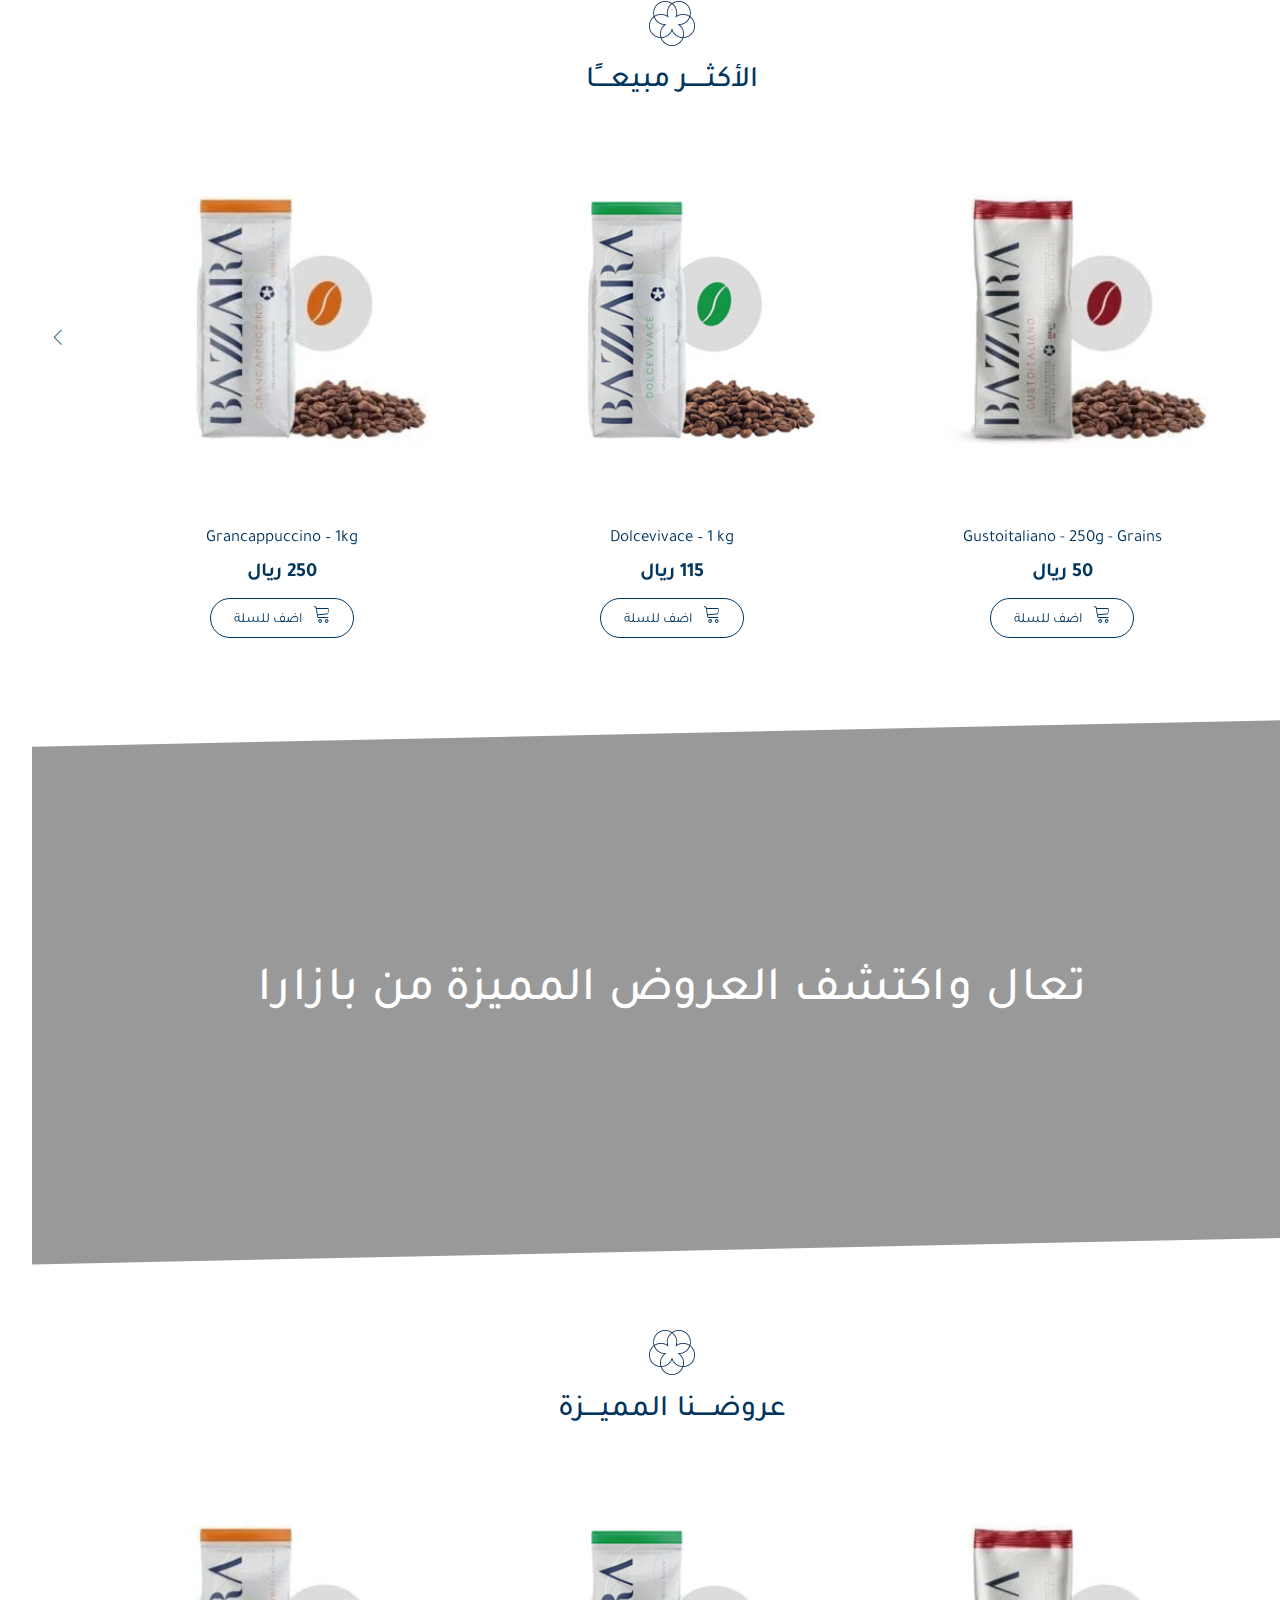
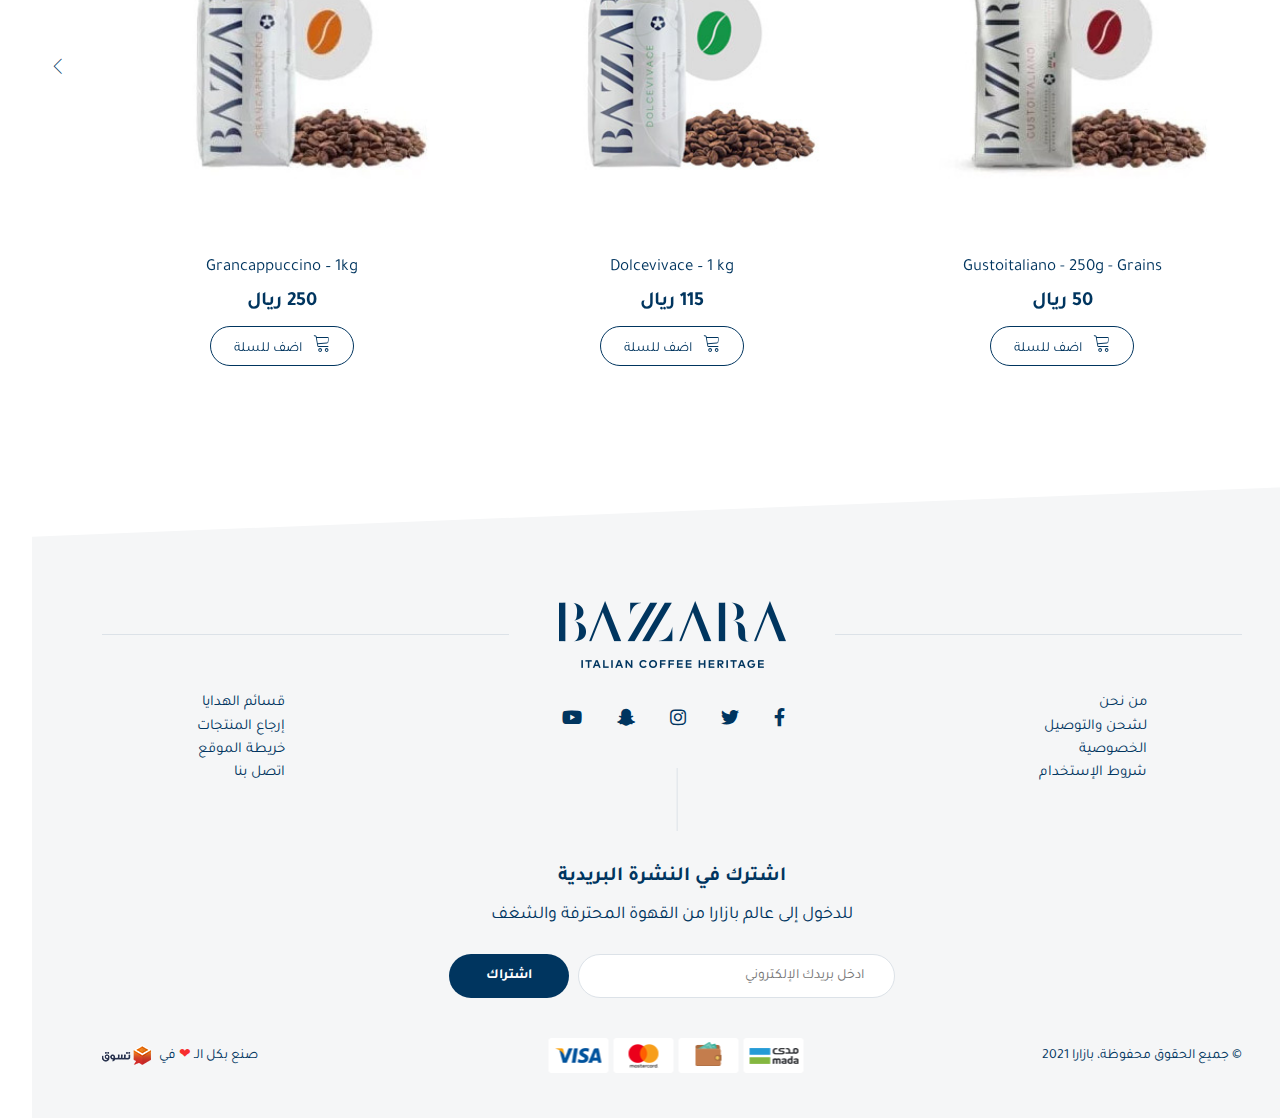
==== commit b758d49f: "modify html" ====
--- a/index-ar.html
+++ b/index-ar.html
@@ -10,6 +10,7 @@
     <link rel="stylesheet" href="css/all.min.css" />
     <link rel="stylesheet" href="css/fontawesome.min.css">
     <link rel="stylesheet" href="css/bootstrap.min.css" />
+    <link rel="stylesheet" href="css/bootstrap-rtl.min.css">
     <link rel="stylesheet" href="css/fonts.css">
     <link rel="stylesheet" href="css/animate.css">
     <link rel="stylesheet" href="css/Linearicons.css">
--- a/css/style.css
+++ b/css/style.css
@@ -998,7 +998,7 @@
     width: 1px;
     height: 63px;
     position: absolute;
-    top: 50%;
+    top: 70%;
     left: 48%;
     transform: translateX(-50%)
 }
@@ -1183,7 +1183,7 @@
     .nav-head {
         display: flex;
         flex-direction: column;
-        height: 170px;
+        height: 200px;
         color: #fff;
         background-color: transparent;
         width: 100%;
@@ -1199,7 +1199,7 @@
         margin-bottom: 15px;
     }
     .nav-head img{
-        width: 185px;
+        width: 183px;
         filter : brightness(0) invert(1);
         flex: 1;
     }
@@ -1494,6 +1494,9 @@
         bottom: -45%;
         left: 50%;
         transform: translateX(-50%);
+    }
+    html[dir=rtl] .second-footer::after{
+        left: 51%;
     }
     .first-footer{
         margin-bottom: 45px;
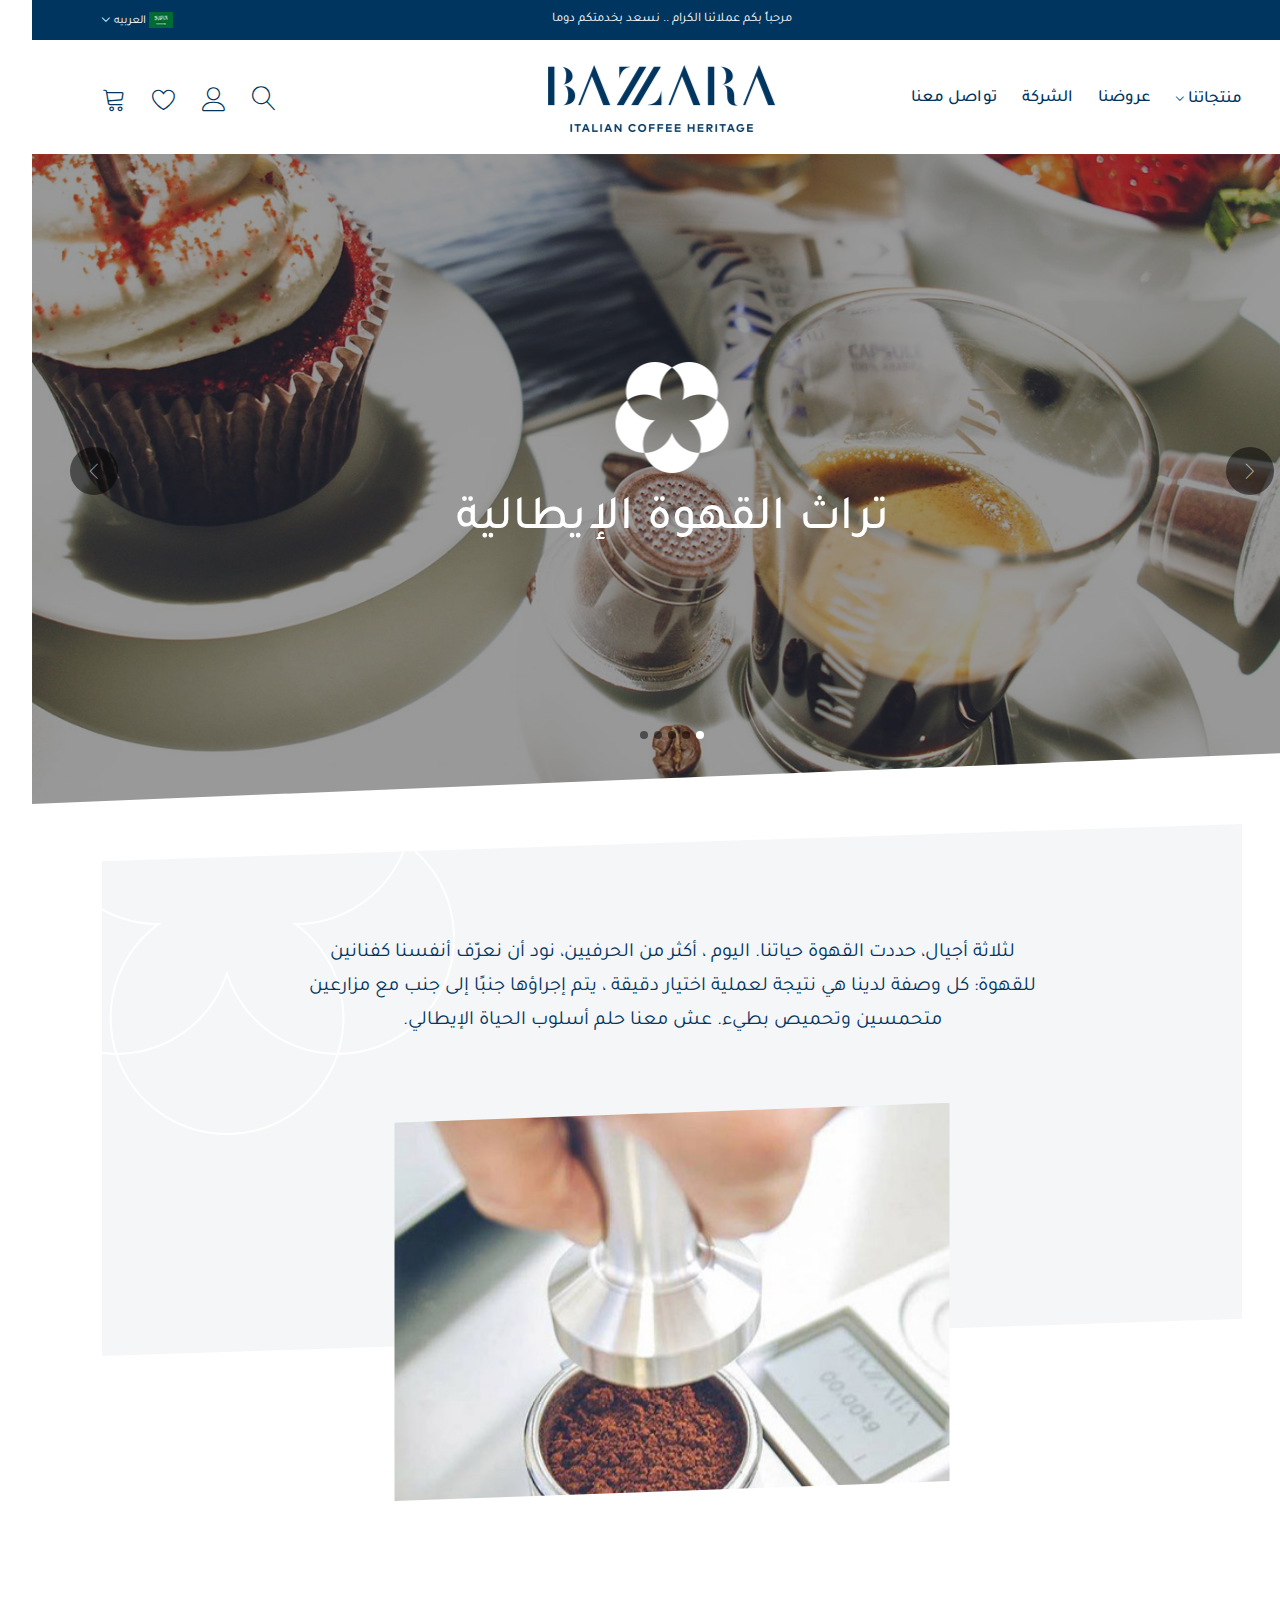
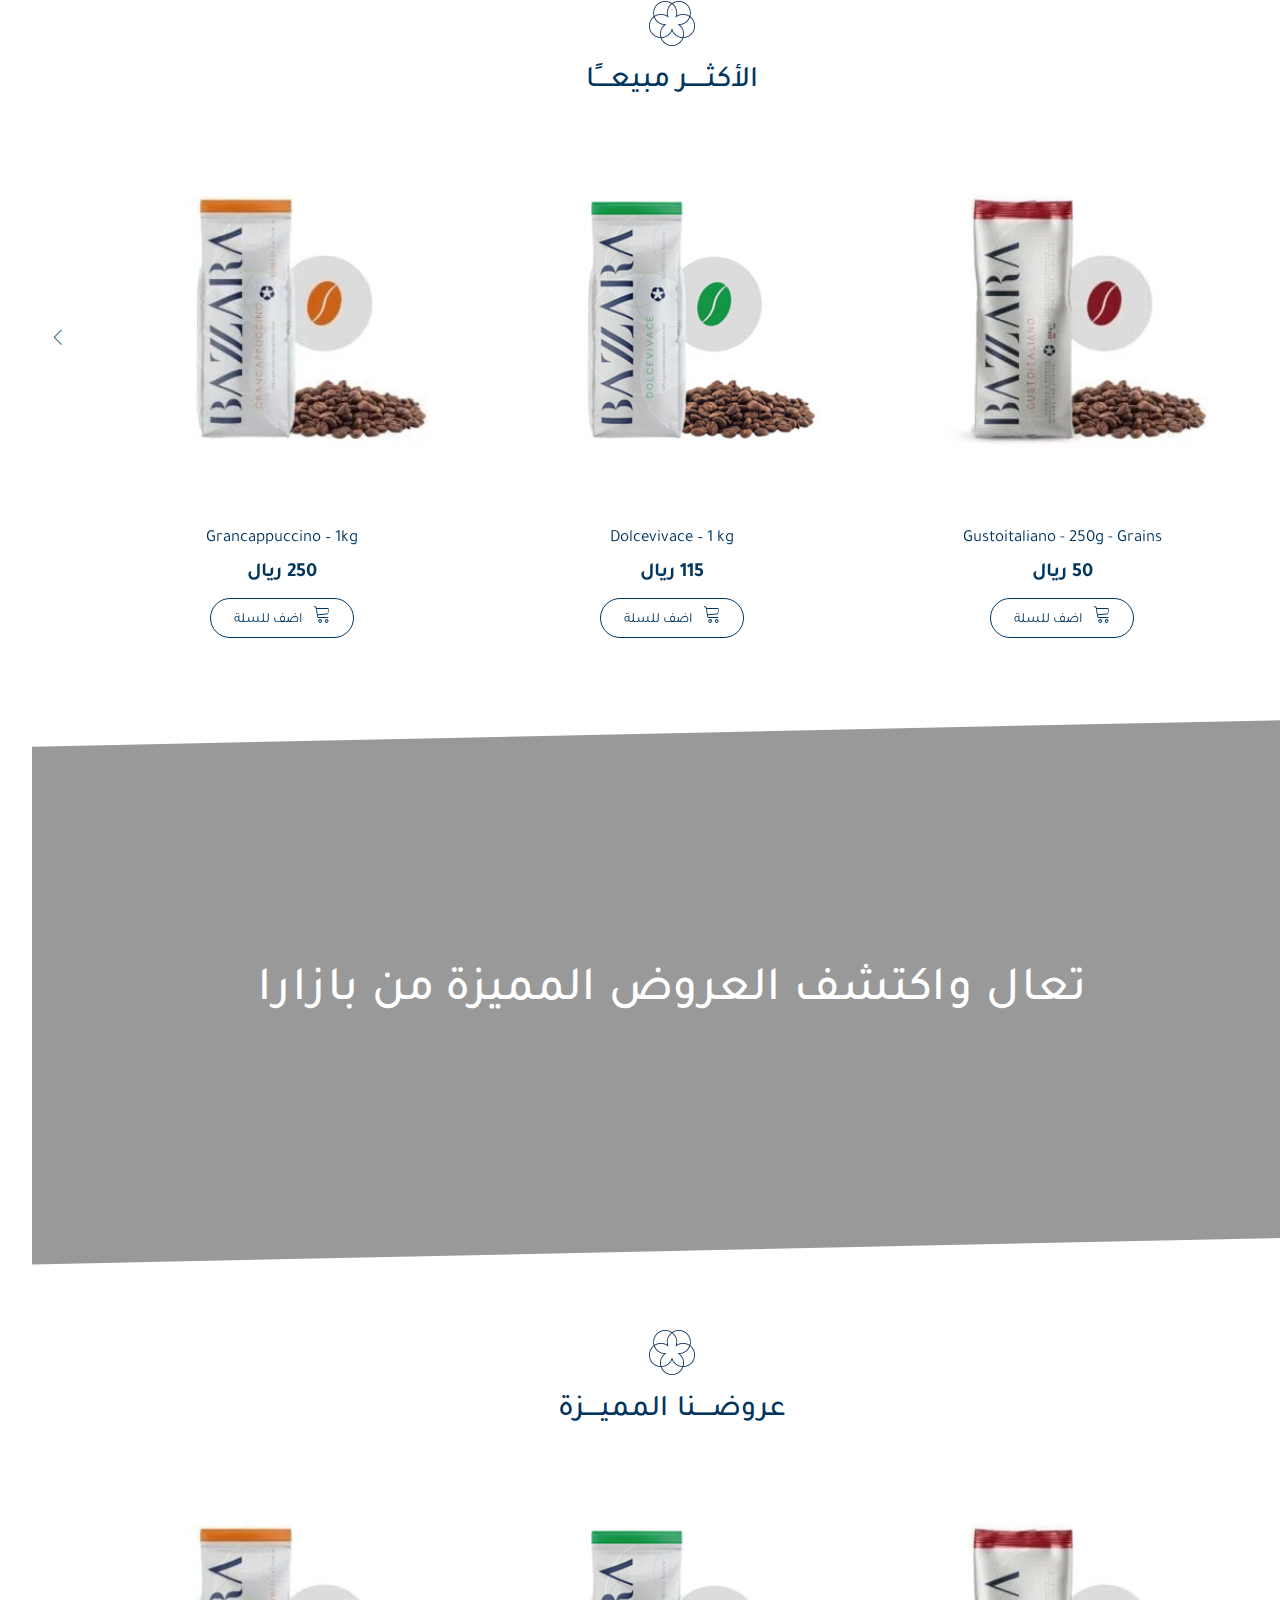
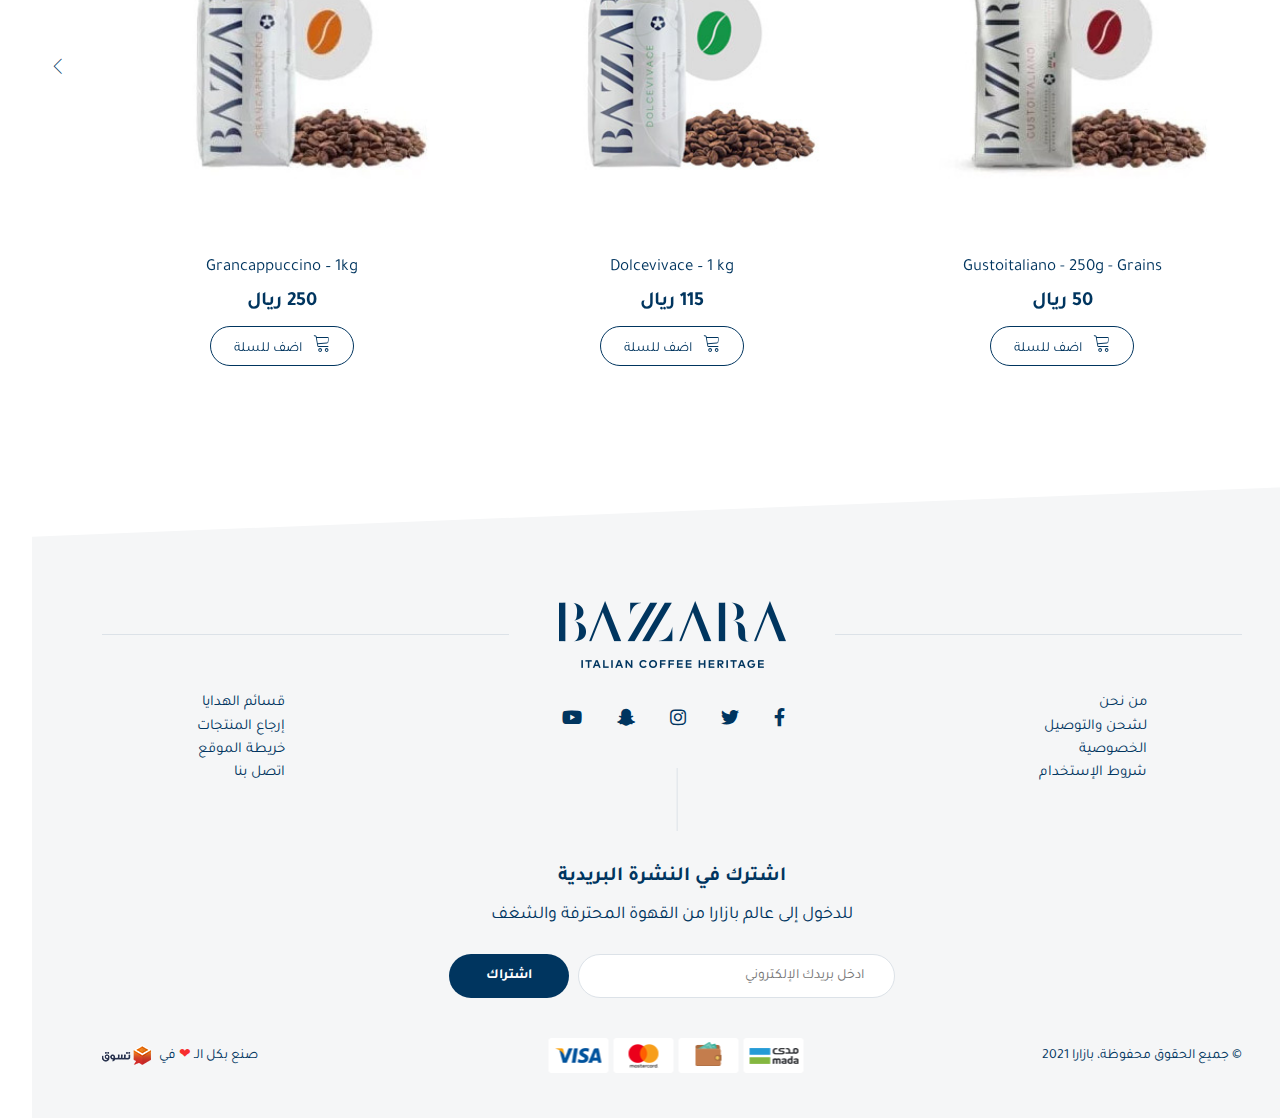
==== commit 1a961ff6: "modify html" ====
--- a/index-ar.html
+++ b/index-ar.html
@@ -49,7 +49,7 @@
                                 <a class="fixall close-btn">
                                     <span class="lnr lnr-cross"></span>
                                 </a>
-                                <img src="images/logo.png" alt="img-logo">
+                                <figure><img src="images/logo.png" alt="img-logo"></figure>
                                 <div class="empty-div"></div>
                             </div>
                             <div class="search-mob">
